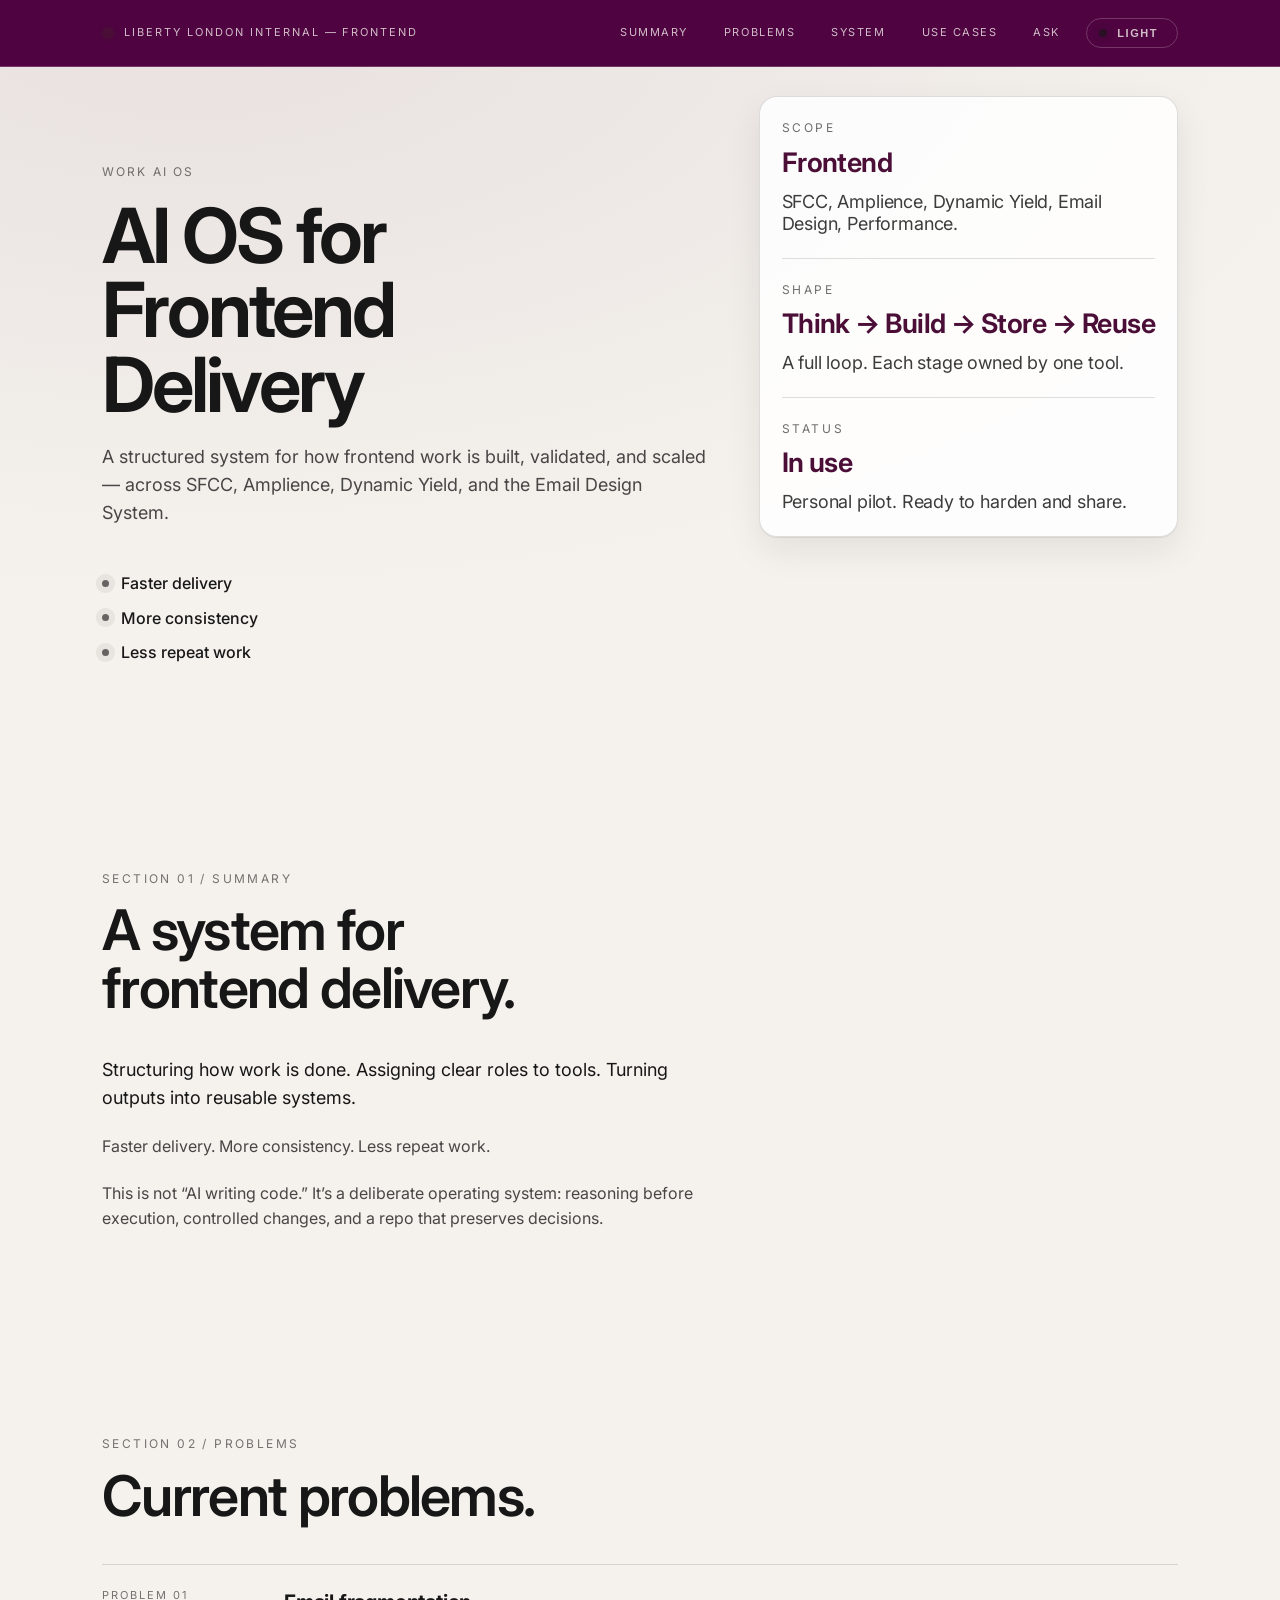
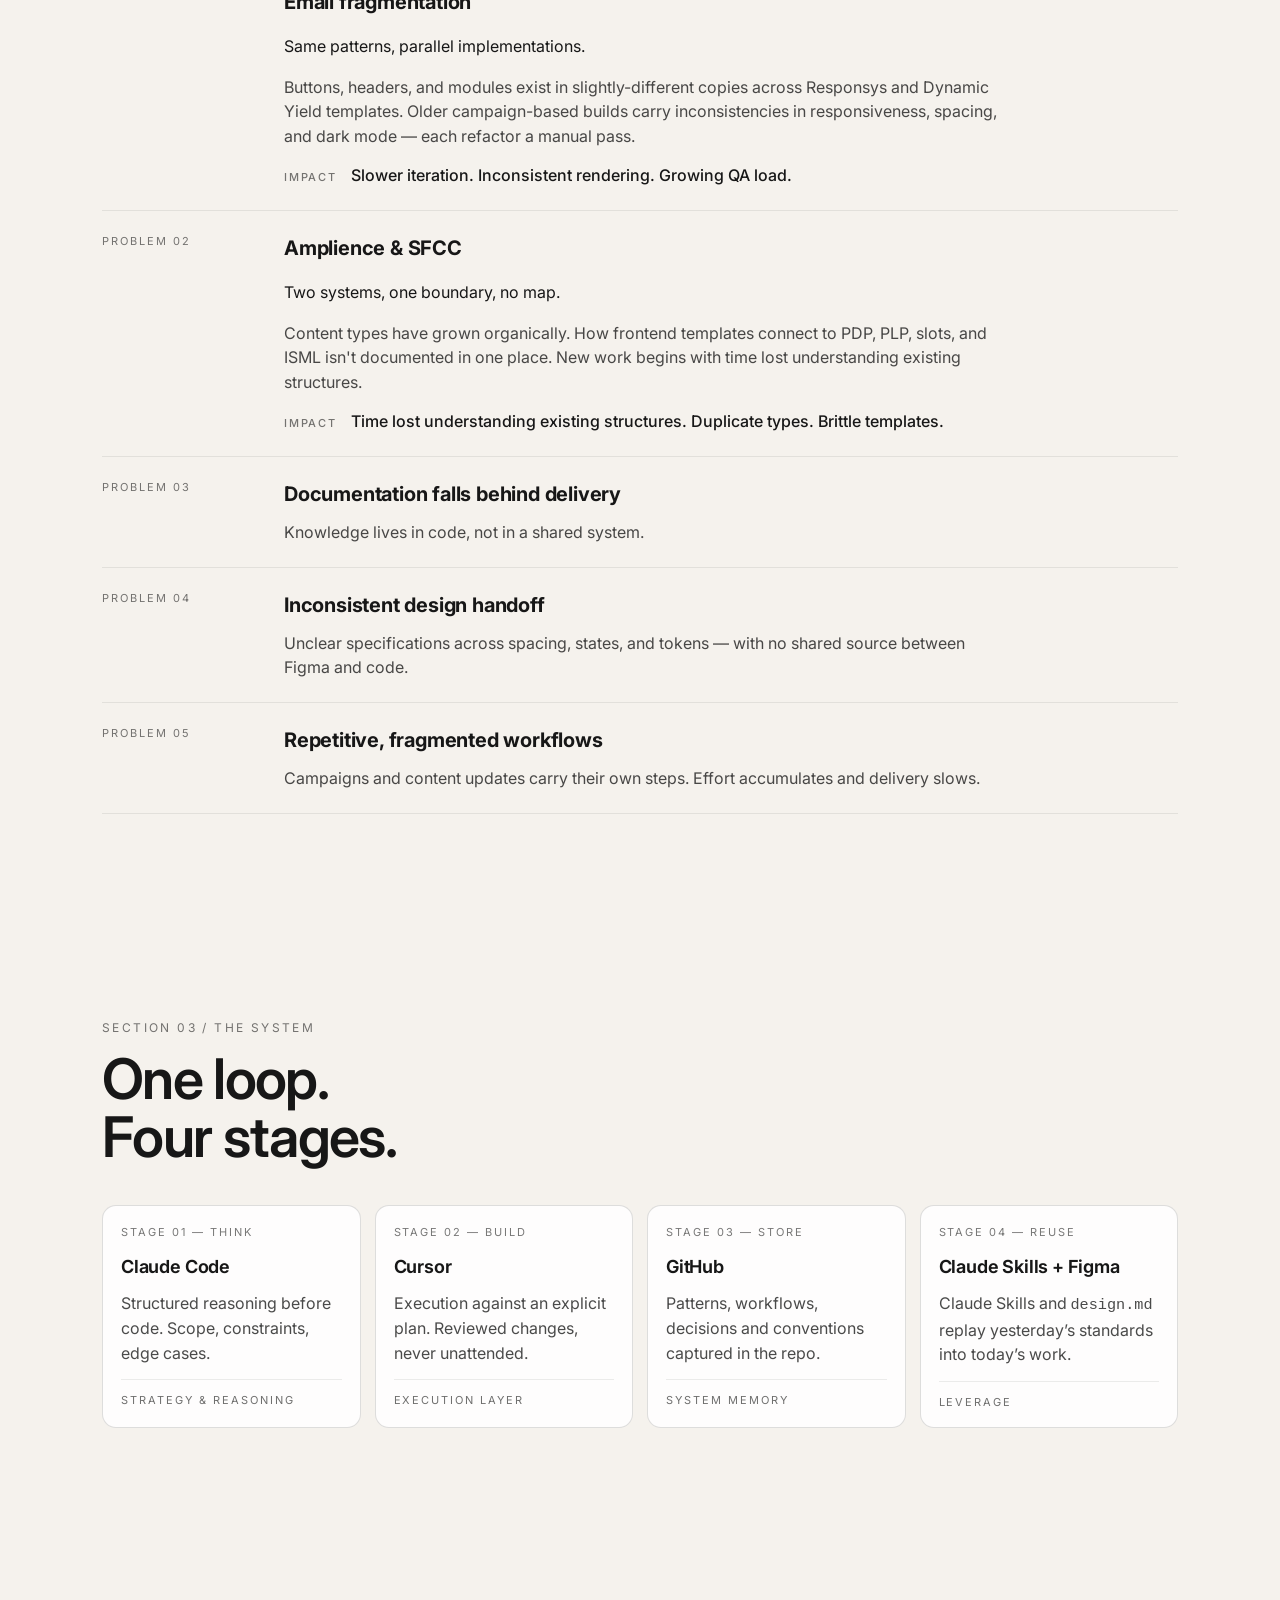
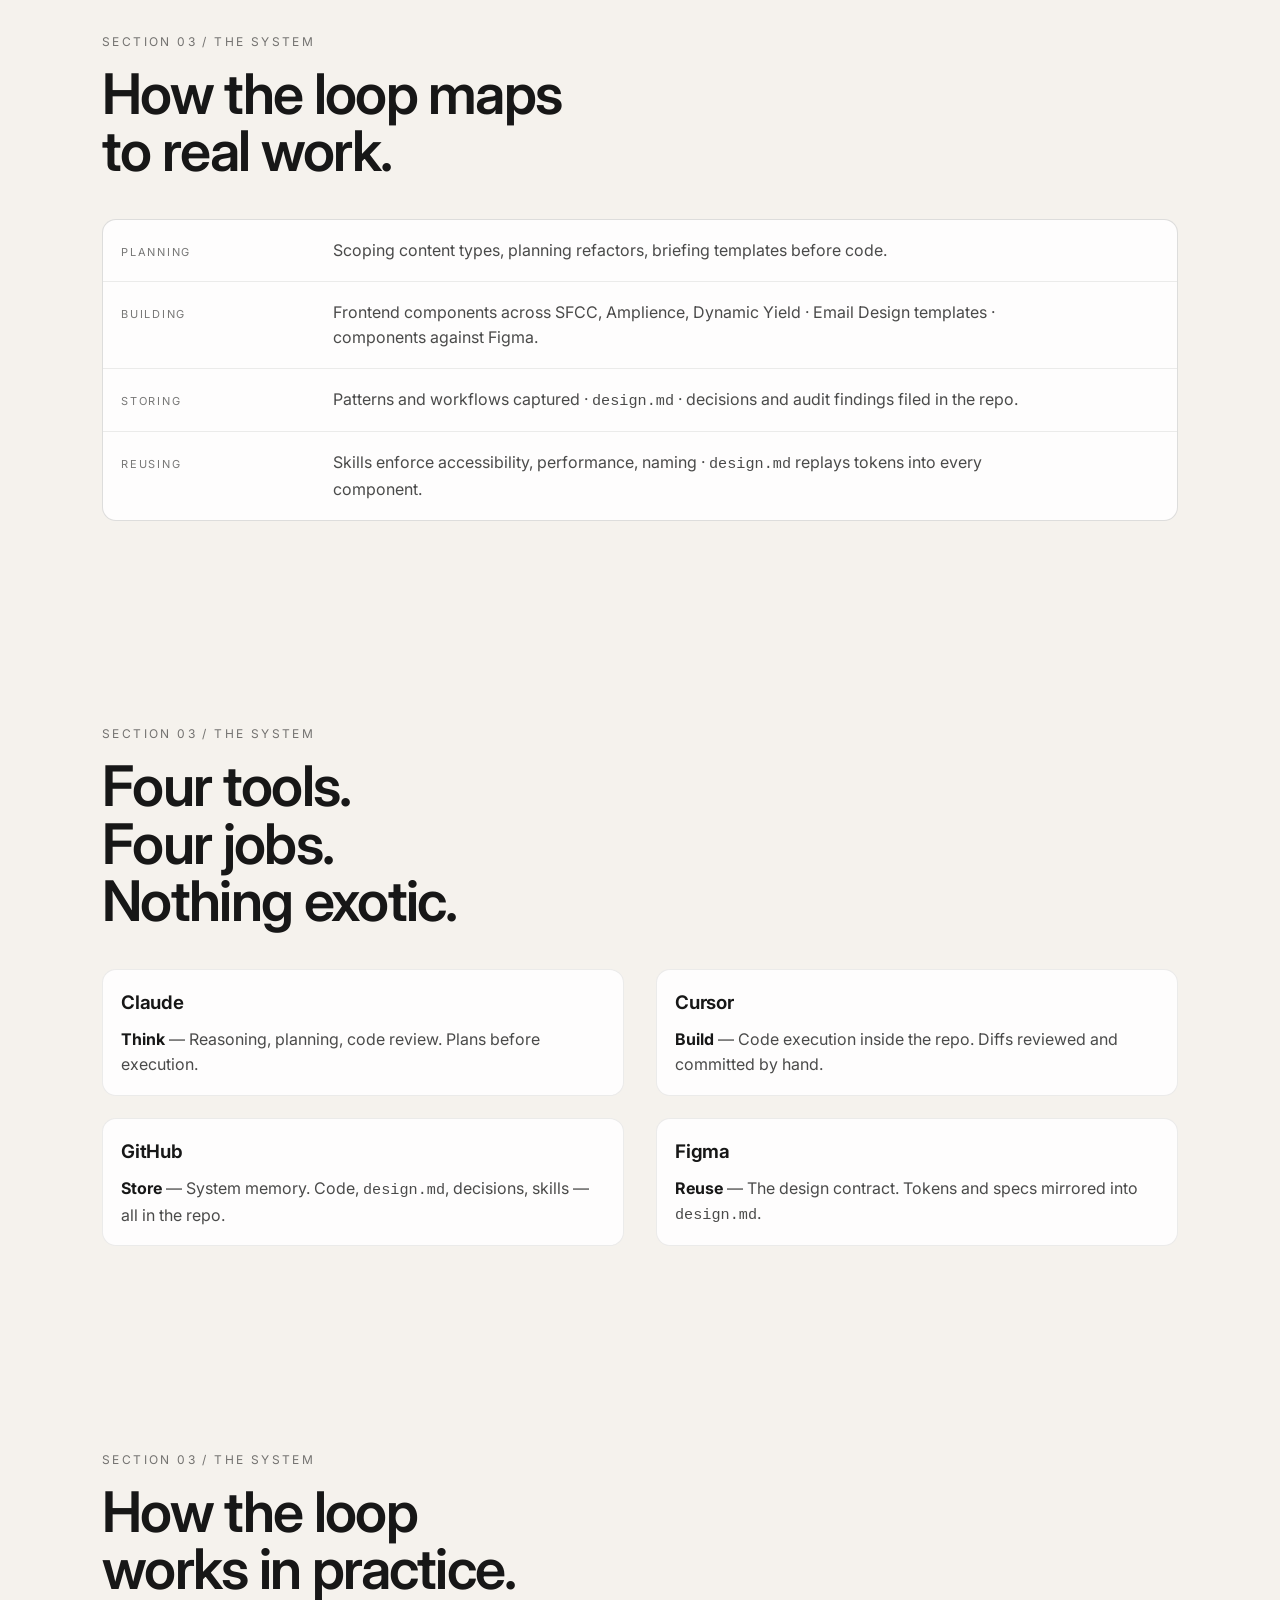
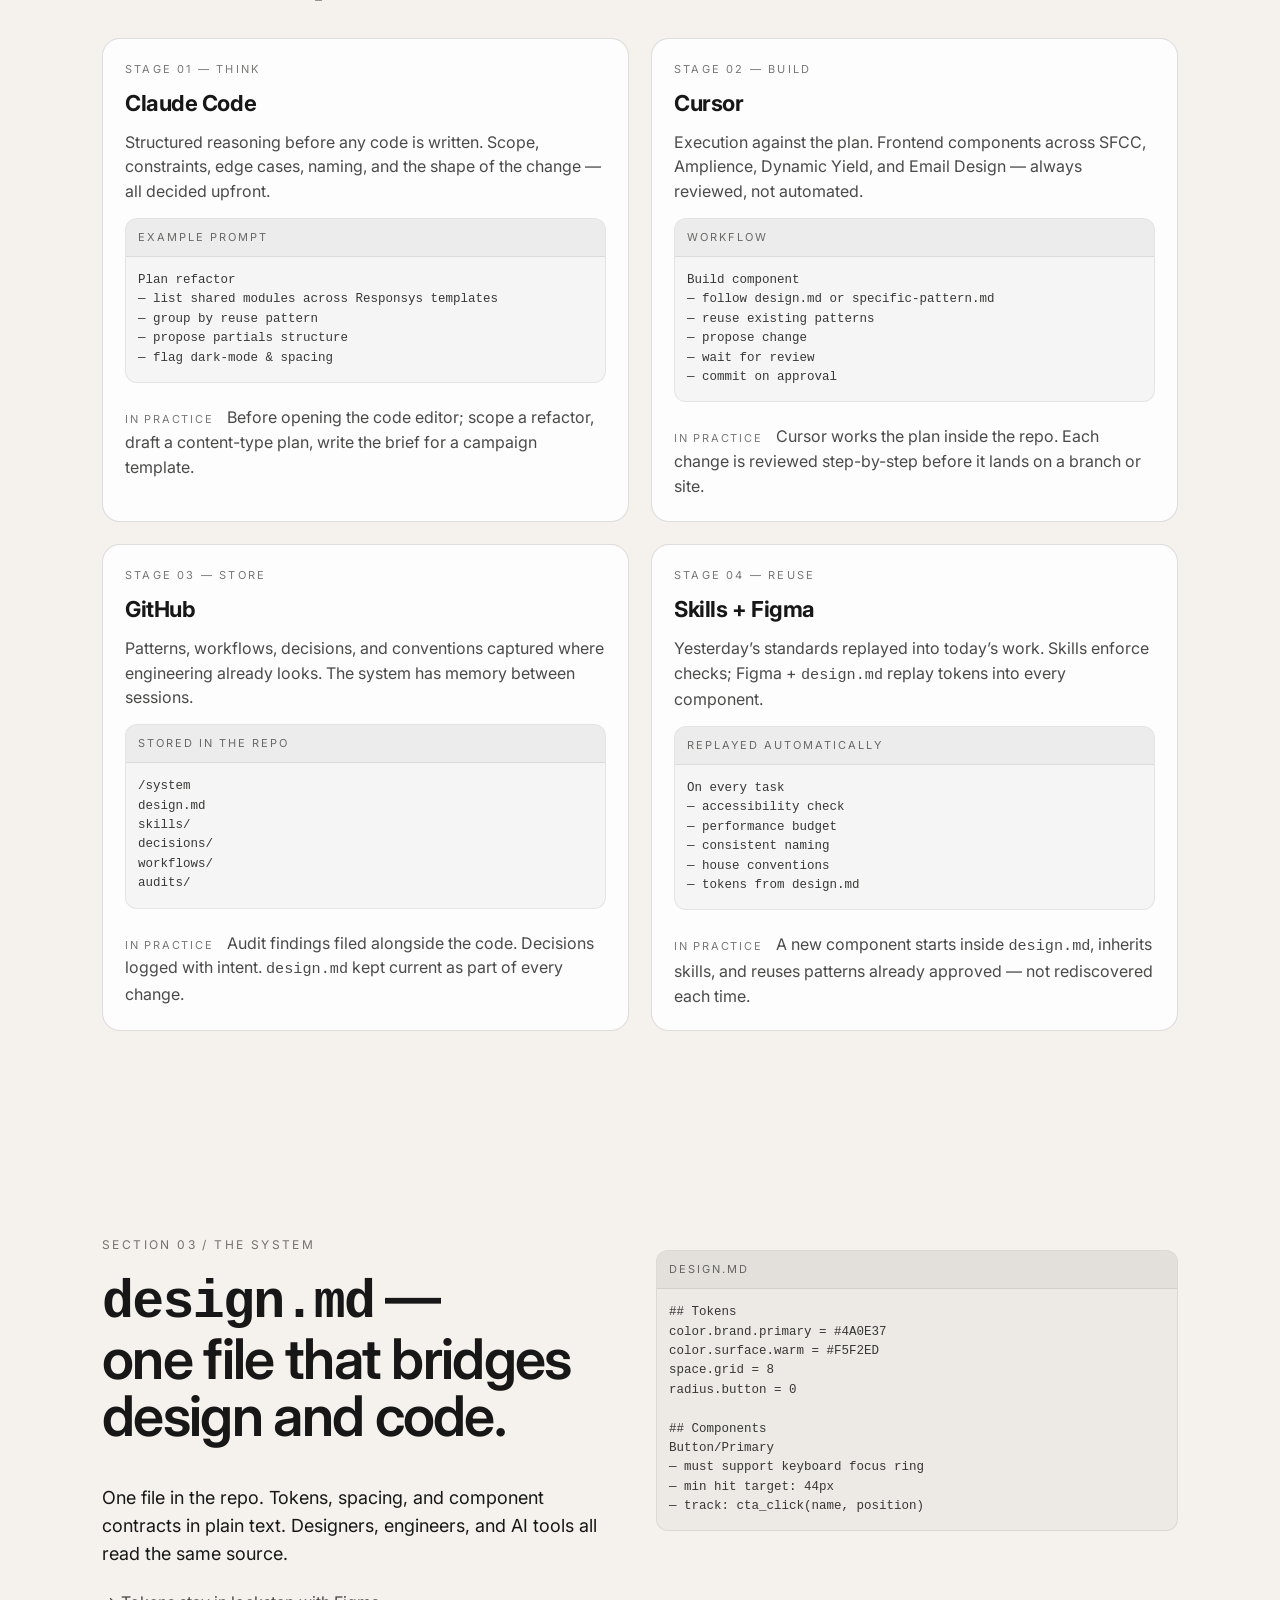
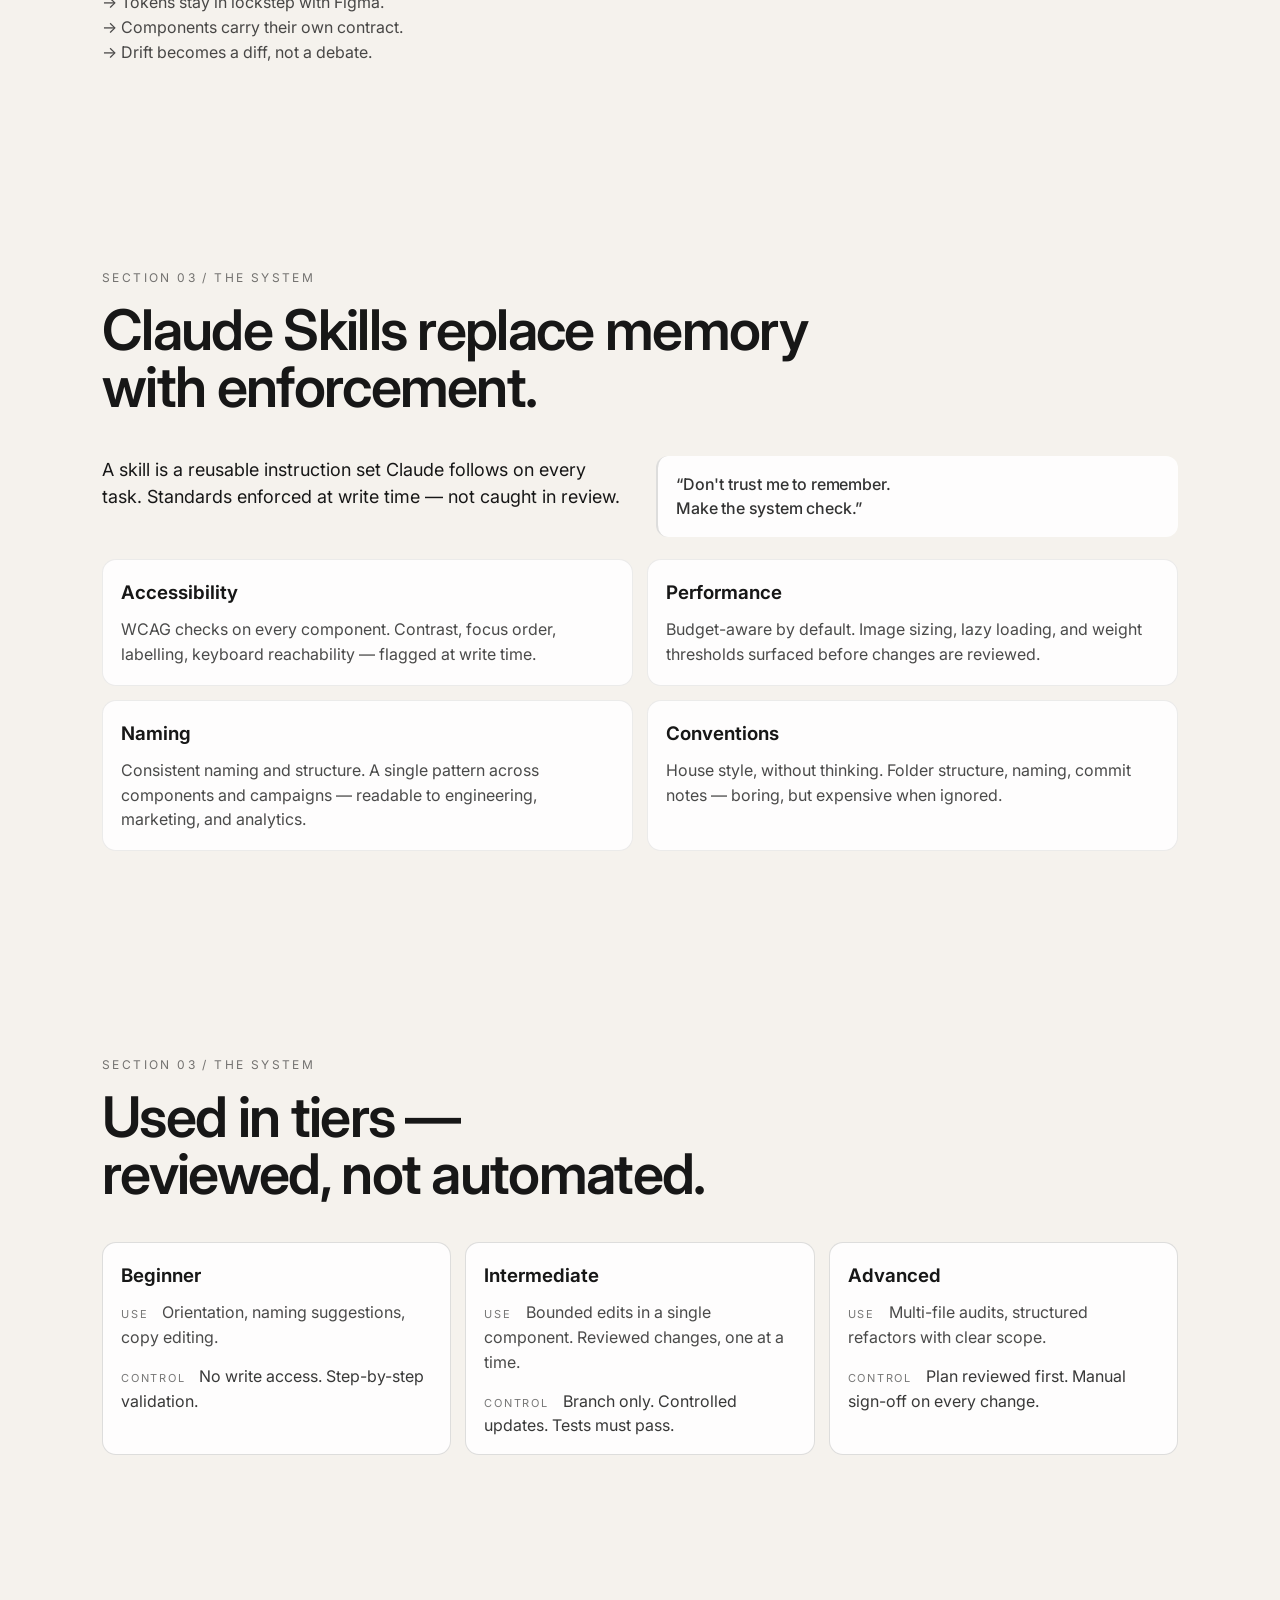
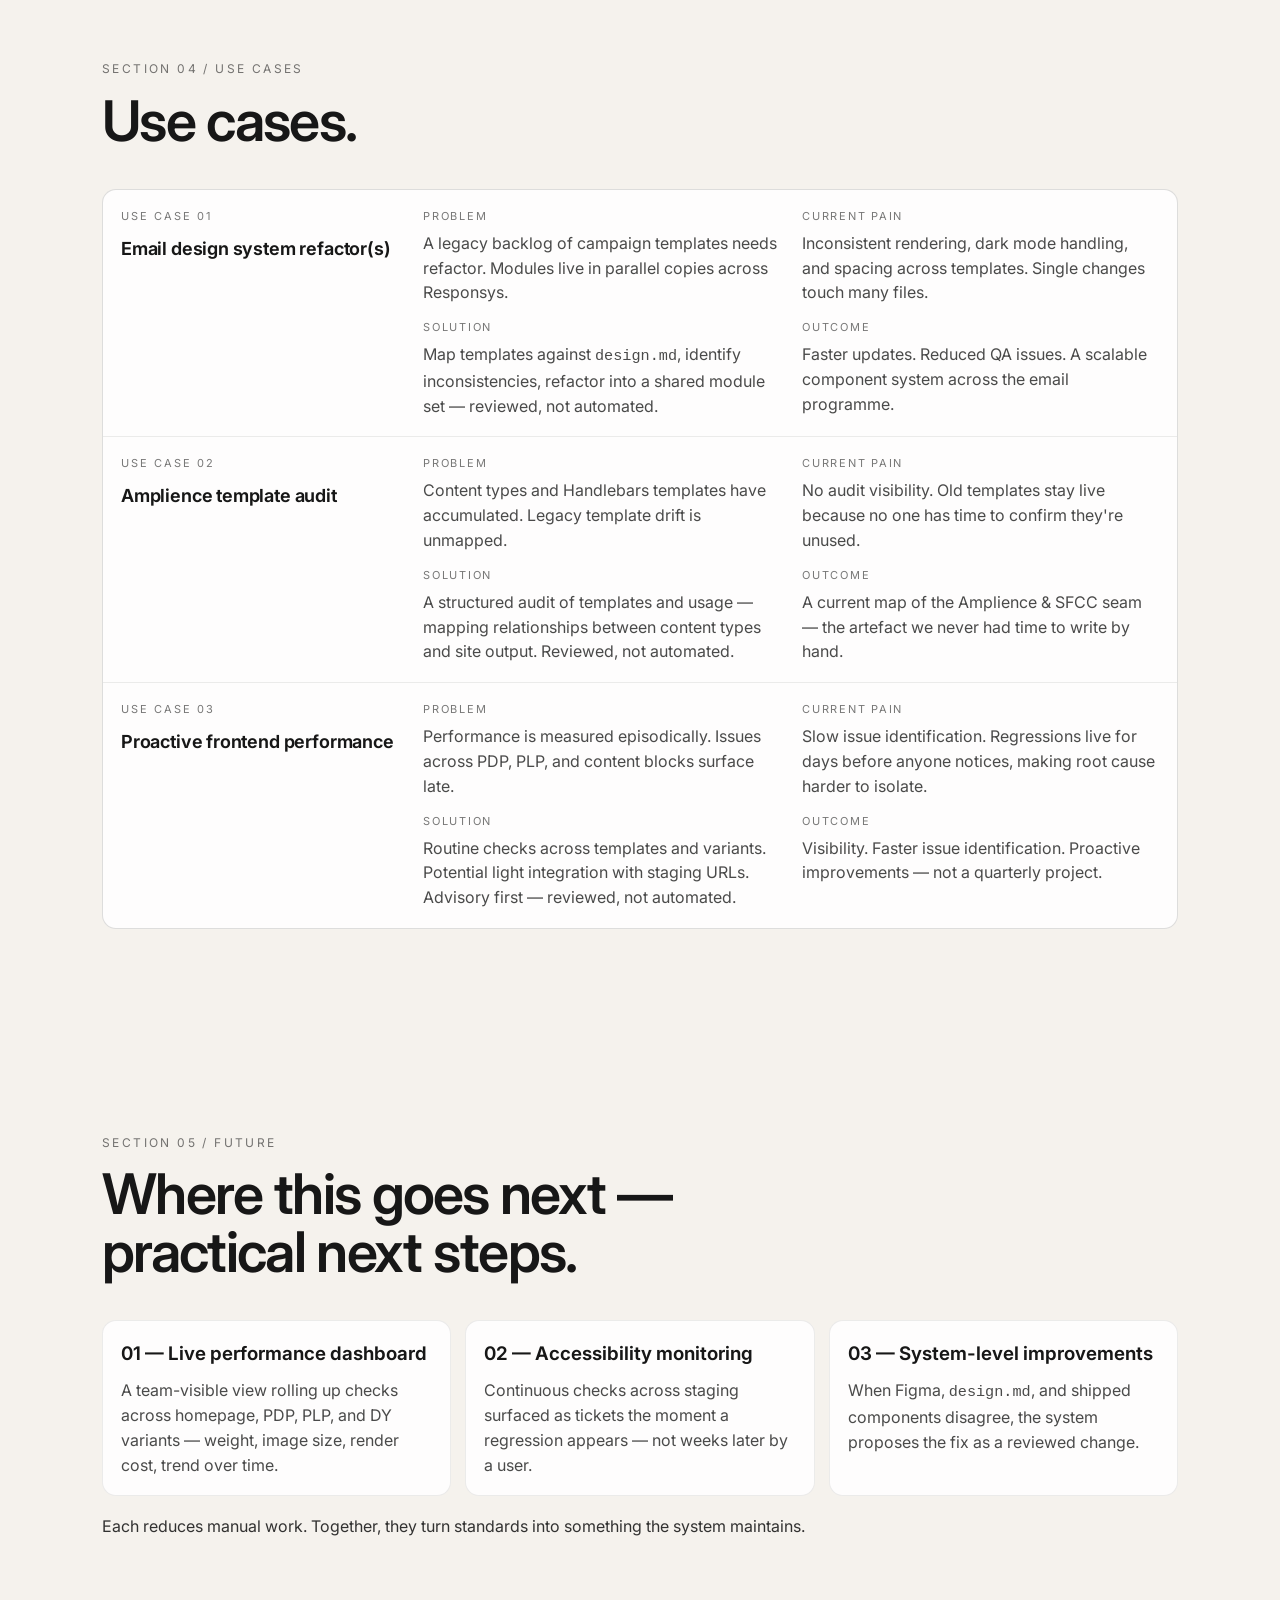
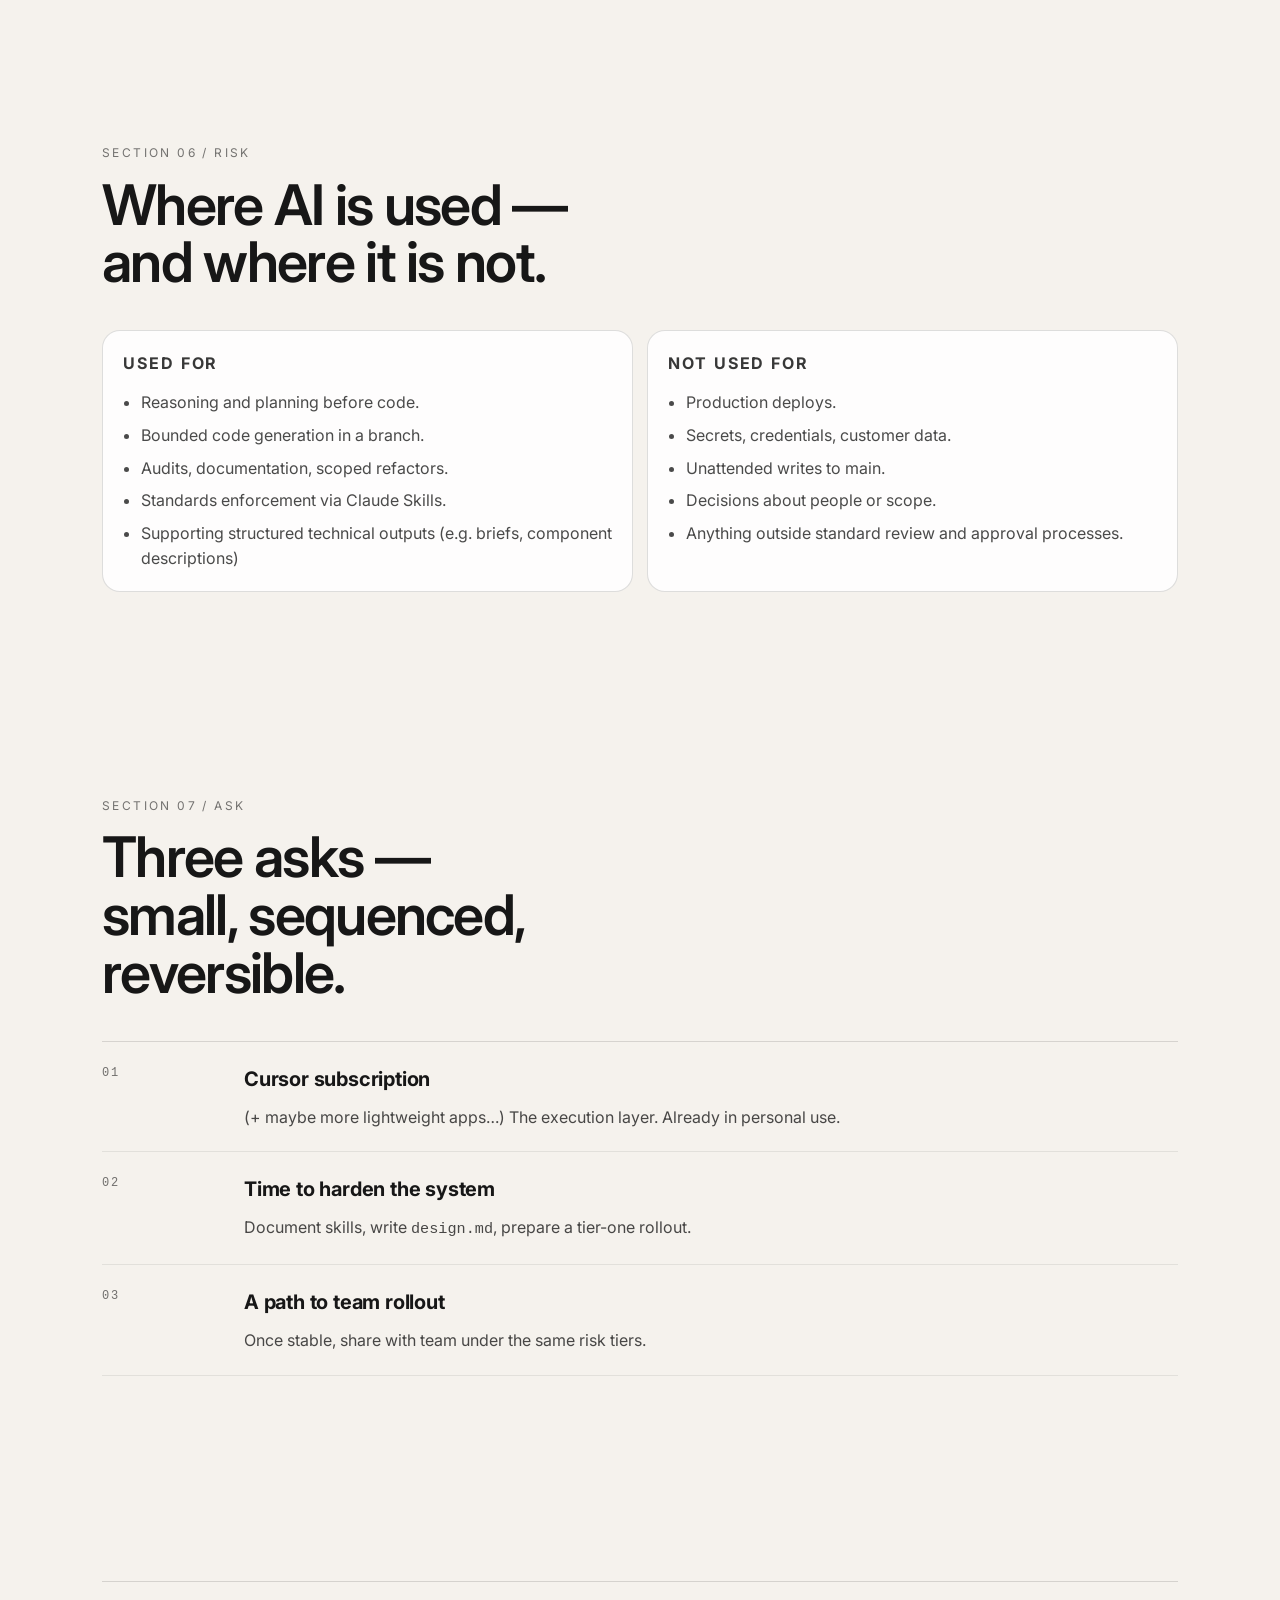
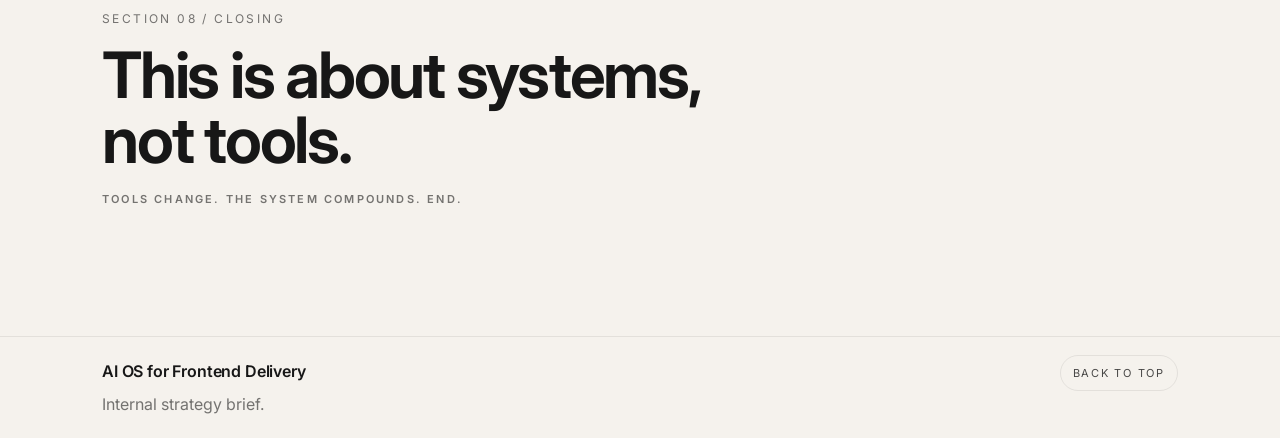
==== examples/ai-os-work-brief/index.html @ 8a10d63a "AI Work OS Project" ====
<!doctype html>
<html lang="en" data-theme="light">
  <head>
    <meta charset="utf-8" />
    <meta name="viewport" content="width=device-width, initial-scale=1" />
    <meta name="color-scheme" content="light dark" />
    <meta
      name="description"
      content="AI OS for Frontend Delivery — an internal strategy brief for building, validating, and scaling frontend work."
    />
    <title>AI OS for Frontend Delivery</title>

    <link rel="preconnect" href="https://fonts.googleapis.com" />
    <link rel="preconnect" href="https://fonts.gstatic.com" crossorigin />
    <link
      href="https://fonts.googleapis.com/css2?family=Inter:wght@400;500;600;700&display=swap"
      rel="stylesheet"
    />
    <link rel="stylesheet" href="./styles.css" />
  </head>

  <body>
    <a class="skip-link" href="#content">Skip to content</a>

    <header class="site-header" role="banner">
      <div class="container header-inner">
        <div class="brand">
          <span class="brand-mark" aria-hidden="true"></span>
          <span class="brand-text">Liberty London internal — frontend</span>
        </div>

        <nav class="site-nav" aria-label="Page">
          <a class="nav-link" href="#summary">Summary</a>
          <a class="nav-link" href="#problems">Problems</a>
          <a class="nav-link" href="#system">System</a>
          <a class="nav-link" href="#use-cases">Use cases</a>
          <a class="nav-link" href="#ask">Ask</a>
          <button class="theme-toggle" type="button" data-theme-toggle aria-pressed="false">
            <span class="theme-toggle__mode" data-theme-toggle-label>Light</span>
          </button>
        </nav>
      </div>
      <div class="container">
        <div class="hairline" aria-hidden="true"></div>
      </div>
    </header>

    <main id="content" class="site-main">
      <!-- INTRO / HERO → SUMMARY (sticky rail only across this block) -->
      <div class="intro">
        <div class="container intro-grid">
          <div class="intro-left">
            <!-- SECTION 00 / HERO -->
            <section class="section hero" aria-labelledby="hero-title">
              <div class="reveal">
                <p class="kicker">Work AI OS</p>
                <h1 id="hero-title" class="hero-title">
                  AI OS for<br />
                  Frontend<br />
                  Delivery
                </h1>
                <p class="hero-subtitle">
                  A structured system for how frontend work is built, validated, and
                  scaled —  across SFCC, Amplience, Dynamic Yield, and the Email Design System.
                </p>

                <ul class="outcomes" aria-label="Outcomes">
                  <li><span class="dot" aria-hidden="true"></span>Faster delivery</li>
                  <li>
                    <span class="dot" aria-hidden="true"></span>More consistency
                  </li>
                  <li>
                    <span class="dot" aria-hidden="true"></span>Less repeat work
                  </li>
                </ul>
              </div>
            </section>

            <!-- SECTION 01 / EXECUTIVE SUMMARY -->
            <section class="section" id="summary" aria-labelledby="summary-title">
              <div class="section-head reveal">
                <p class="section-label">SECTION 01 / SUMMARY</p>
                <h2 id="summary-title" class="section-title">
                  A system for<br />
                  frontend delivery.
                </h2>
              </div>

              <div class="prose reveal">
                <p class="lead">
                  Structuring how work is done. Assigning clear roles to tools. Turning
                  outputs into reusable systems.
                </p>
                <p class="muted" style="margin-top: 0">
                  Faster delivery. More consistency. Less repeat work.
                </p>
                <p class="muted">
                  This is not “AI writing code.” It’s a deliberate operating system:
                  reasoning before execution, controlled changes, and a repo that
                  preserves decisions.
                </p>
              </div>
            </section>
          </div>

          <aside class="hero-aside intro-rail reveal" aria-label="At a glance">
            <div class="rail">
              <div class="rail-item">
                <div class="rail-label">SCOPE</div>
                <div class="rail-title">Frontend</div>
                <div class="rail-body">
                  SFCC, Amplience, Dynamic Yield, Email Design, Performance.
                </div>
              </div>

              <div class="rail-divider" aria-hidden="true"></div>

              <div class="rail-item">
                <div class="rail-label">SHAPE</div>
                <div class="rail-title">Think → Build → Store → Reuse</div>
                <div class="rail-body">A full loop. Each stage owned by one tool.</div>
              </div>

              <div class="rail-divider" aria-hidden="true"></div>

              <div class="rail-item">
                <div class="rail-label">STATUS</div>
                <div class="rail-title">In use</div>
                <div class="rail-body">Personal pilot. Ready to harden and share.</div>
              </div>
            </div>
          </aside>
        </div>
      </div>

      <!-- SECTION 02 / CURRENT PROBLEMS -->
      <section class="section" id="problems" aria-labelledby="problems-title">
        <div class="container">
          <div class="section-head reveal">
            <p class="section-label">SECTION 02 / PROBLEMS</p>
            <h2 id="problems-title" class="section-title">
              Current problems.
            </h2>
          </div>

          <ol class="problem-list" aria-label="Current problems">
            <li class="problem reveal">
              <div class="problem-index">Problem 01</div>
              <div class="problem-body">
                <h3 class="problem-title">Email fragmentation</h3>
                <p class="problem-strap">Same patterns, parallel implementations.</p>
                <p class="problem-copy">
                  Buttons, headers, and modules exist in slightly-different copies across
                  Responsys and Dynamic Yield templates. Older campaign-based builds carry
                  inconsistencies in responsiveness, spacing, and dark mode — each
                  refactor a manual pass.
                </p>
                <p class="impact">
                  <span class="impact-label">Impact</span>
                  Slower iteration. Inconsistent rendering. Growing QA load.
                </p>
              </div>
            </li>

            <li class="problem reveal">
              <div class="problem-index">Problem 02</div>
              <div class="problem-body">
                <h3 class="problem-title">Amplience &amp; SFCC</h3>
                <p class="problem-strap">Two systems, one boundary, no map.</p>
                <p class="problem-copy">
                  Content types have grown organically. How frontend templates connect
                  to PDP, PLP, slots, and ISML isn't documented in one place. New work
                  begins with time lost understanding existing structures.
                </p>
                <p class="impact">
                  <span class="impact-label">Impact</span>
                  Time lost understanding existing structures. Duplicate types. Brittle
                  templates.
                </p>
              </div>
            </li>

            <li class="problem reveal">
              <div class="problem-index">Problem 03</div>
              <div class="problem-body">
                <h3 class="problem-title">Documentation falls behind delivery</h3>
                <p class="problem-copy">
                  Knowledge lives in code, not in a shared system.
                </p>
              </div>
            </li>

            <li class="problem reveal">
              <div class="problem-index">Problem 04</div>
              <div class="problem-body">
                <h3 class="problem-title">Inconsistent design handoff</h3>
                <p class="problem-copy">
                  Unclear specifications across spacing, states, and tokens — with no shared
                  source between Figma and code.
                </p>
              </div>
            </li>

            <li class="problem reveal">
              <div class="problem-index">Problem 05</div>
              <div class="problem-body">
                <h3 class="problem-title">Repetitive, fragmented workflows</h3>
                <p class="problem-copy">
                  Campaigns and content updates carry their own steps. Effort
                  accumulates and delivery slows.
                </p>
              </div>
            </li>
          </ol>
        </div>
      </section>

      <!-- SECTION 03 / SYSTEM LOOP -->
      <section class="section" id="system" aria-labelledby="system-title">
        <div class="container">
          <div class="section-head reveal">
            <p class="section-label">SECTION 03 / THE SYSTEM</p>
            <h2 id="system-title" class="section-title">
              One loop.<br />
              Four stages.
            </h2>
          </div>

          <div class="stages-grid" role="list" aria-label="System loop stages">
            <article class="stage reveal" role="listitem">
              <header class="stage-head">
                <p class="stage-label">STAGE 01 — THINK</p>
                <h3 class="stage-title">Claude Code</h3>
              </header>
              <p class="stage-copy">Structured reasoning before code. Scope, constraints, edge cases.</p>
              <footer class="stage-foot">STRATEGY &amp; REASONING</footer>
            </article>

            <article class="stage reveal" role="listitem">
              <header class="stage-head">
                <p class="stage-label">STAGE 02 — BUILD</p>
                <h3 class="stage-title">Cursor</h3>
              </header>
              <p class="stage-copy">
                Execution against an explicit plan. Reviewed changes, never unattended.
              </p>
              <footer class="stage-foot">EXECUTION LAYER</footer>
            </article>

            <article class="stage reveal" role="listitem">
              <header class="stage-head">
                <p class="stage-label">STAGE 03 — STORE</p>
                <h3 class="stage-title">GitHub</h3>
              </header>
              <p class="stage-copy">
                Patterns, workflows, decisions and conventions captured in the repo.
              </p>
              <footer class="stage-foot">SYSTEM MEMORY</footer>
            </article>

            <article class="stage reveal" role="listitem">
              <header class="stage-head">
                <p class="stage-label">STAGE 04 — REUSE</p>
                <h3 class="stage-title">Claude Skills + Figma</h3>
              </header>
              <p class="stage-copy">
                Claude Skills and <span class="mono">design.md</span> replay yesterday’s standards into today’s work.
              </p>
              <footer class="stage-foot">LEVERAGE</footer>
            </article>
          </div>
        </div>
      </section>

      <!-- SECTION 04 / MAPPED TO REAL WORK -->
      <section class="section" aria-labelledby="mapped-title">
        <div class="container">
          <div class="section-head reveal">
            <p class="section-label">SECTION 03 / THE SYSTEM</p>
            <h2 id="mapped-title" class="section-title">
              How the loop maps<br />
              to real work.
            </h2>
          </div>

          <div class="map-grid reveal" role="table" aria-label="Mapped to real work">
            <div class="map-row" role="row">
              <div class="map-key" role="rowheader">Planning</div>
              <div class="map-val" role="cell">
                Scoping content types, planning refactors, briefing templates before
                code.
              </div>
            </div>
            <div class="map-row" role="row">
              <div class="map-key" role="rowheader">Building</div>
              <div class="map-val" role="cell">
                Frontend components across SFCC, Amplience, Dynamic Yield · Email Design templates · components
                against Figma.
              </div>
            </div>
            <div class="map-row" role="row">
              <div class="map-key" role="rowheader">Storing</div>
              <div class="map-val" role="cell">
                Patterns and workflows captured · <span class="mono">design.md</span> · decisions and audit findings
                filed in the repo.
              </div>
            </div>
            <div class="map-row" role="row">
              <div class="map-key" role="rowheader">Reusing</div>
              <div class="map-val" role="cell">
                Skills enforce accessibility, performance, naming · <span class="mono">design.md</span> replays tokens into
                every component.
              </div>
            </div>
          </div>
        </div>
      </section>

      <!-- SECTION 05 / TOOL ROLES -->
      <section class="section" aria-labelledby="tools-title">
        <div class="container">
          <div class="section-head reveal">
            <p class="section-label">SECTION 03 / THE SYSTEM</p>
            <h2 id="tools-title" class="section-title">
              Four tools.<br />
              Four jobs.<br />
              Nothing exotic.
            </h2>
          </div>

          <div class="tools-grid">
            <article class="tool reveal">
              <h3 class="tool-title">Claude</h3>
              <p class="tool-copy">
                <strong class="tool-phase">Think</strong> — Reasoning, planning, code review. Plans before execution.
              </p>
            </article>
            <article class="tool reveal">
              <h3 class="tool-title">Cursor</h3>
              <p class="tool-copy">
                <strong class="tool-phase">Build</strong> — Code execution inside the repo. Diffs reviewed and committed by hand.
              </p>
            </article>
            <article class="tool reveal">
              <h3 class="tool-title">GitHub</h3>
              <p class="tool-copy">
                <strong class="tool-phase">Store</strong> — System memory. Code, <span class="mono">design.md</span>, decisions, skills — all in the repo.
              </p>
            </article>
            <article class="tool reveal">
              <h3 class="tool-title">Figma</h3>
              <p class="tool-copy">
                <strong class="tool-phase">Reuse</strong> — The design contract. Tokens and specs mirrored into <span class="mono">design.md</span>.
              </p>
            </article>
          </div>
        </div>
      </section>

      <!-- SECTION 06 / STAGE DEEP DIVES -->
      <section class="section" aria-labelledby="dives-title">
        <div class="container">
          <div class="section-head reveal">
            <p class="section-label">SECTION 03 / THE SYSTEM</p>
            <h2 id="dives-title" class="section-title">
              How the loop<br />
              works in practice.
            </h2>
          </div>

          <div class="dives">
            <article class="dive reveal">
              <header class="dive-head">
                <p class="dive-label">STAGE 01 — THINK</p>
                <h3 class="dive-title">Claude Code</h3>
              </header>
              <p class="dive-copy">
                Structured reasoning before any code is written. Scope, constraints, edge cases,
                naming, and the shape of the change — all decided upfront.
              </p>
              <div class="code-block" role="group" aria-label="Example prompt block">
                <div class="code-title">Example prompt</div>
                <pre><code>Plan refactor
— list shared modules across Responsys templates
— group by reuse pattern
— propose partials structure
— flag dark-mode &amp; spacing</code></pre>
              </div>
              <p class="muted">
                <span class="impact-label">In practice</span>
                Before opening the code editor; scope a refactor, draft a content-type plan, write the brief for a campaign template.
              </p>
            </article>

            <article class="dive reveal">
              <header class="dive-head">
                <p class="dive-label">STAGE 02 — BUILD</p>
                <h3 class="dive-title">Cursor</h3>
              </header>
              <p class="dive-copy">
                Execution against the plan. Frontend components across SFCC, Amplience, Dynamic Yield, and Email Design —
                always reviewed, not automated.
              </p>
              <div class="code-block" role="group" aria-label="Workflow block">
                <div class="code-title">Workflow</div>
                <pre><code>Build component
— follow design.md or specific-pattern.md
— reuse existing patterns
— propose change
— wait for review
— commit on approval</code></pre>
              </div>
              <p class="muted">
                <span class="impact-label">In practice</span>
                Cursor works the plan inside the repo. Each change is reviewed step-by-step before it lands on a branch or site.
              </p>
            </article>

            <article class="dive reveal">
              <header class="dive-head">
                <p class="dive-label">STAGE 03 — STORE</p>
                <h3 class="dive-title">GitHub</h3>
              </header>
              <p class="dive-copy">
                Patterns, workflows, decisions, and conventions captured where engineering already looks. The system has
                memory between sessions.
              </p>
              <div class="code-block" role="group" aria-label="Repo structure block">
                <div class="code-title">Stored in the repo</div>
                <pre><code>/system
design.md
skills/
decisions/
workflows/
audits/</code></pre>
              </div>
              <p class="muted">
                <span class="impact-label">In practice</span>
                Audit findings filed alongside the code. Decisions logged with intent. <span class="mono">design.md</span> kept current as part of every change.
              </p>
            </article>

            <article class="dive reveal">
              <header class="dive-head">
                <p class="dive-label">STAGE 04 — REUSE</p>
                <h3 class="dive-title">Skills + Figma</h3>
              </header>
              <p class="dive-copy">
                Yesterday’s standards replayed into today’s work. Skills enforce checks; Figma + <span class="mono">design.md</span> replay tokens into
                every component.
              </p>
              <div class="code-block" role="group" aria-label="Checklist block">
                <div class="code-title">Replayed automatically</div>
                <pre><code>On every task
— accessibility check
— performance budget
— consistent naming
— house conventions
— tokens from design.md</code></pre>
              </div>
              <p class="muted">
                <span class="impact-label">In practice</span>
                A new component starts inside <span class="mono">design.md</span>, inherits skills, and reuses patterns already approved — not rediscovered each time.
              </p>
            </article>
          </div>
        </div>
      </section>

      <!-- SECTION 07 / DESIGN LAYER -->
      <section class="section" aria-labelledby="design-title">
        <div class="container">
          <div class="design-shell">
            <div class="design-left">
              <div class="section-head reveal">
                <p class="section-label">SECTION 03 / THE SYSTEM</p>
                <h2 id="design-title" class="section-title">
                  <span class="mono">design.md</span> —<br />
                  one file that bridges<br />
                  design and code.
                </h2>
              </div>

              <div class="prose reveal">
                <p class="lead">
                  One file in the repo. Tokens, spacing, and component contracts in plain
                  text. Designers, engineers, and AI tools all read the same source.
                </p>
                <p class="muted">
                  → Tokens stay in lockstep with Figma.<br />
                  → Components carry their own contract.<br />
                  → Drift becomes a diff, not a debate.
                </p>
              </div>
            </div>

            <div class="code-block reveal design-code" role="group" aria-label="design.md mini block">
              <div class="code-title">design.md</div>
              <pre><code>## Tokens
color.brand.primary = #4A0E37
color.surface.warm = #F5F2ED
space.grid = 8
radius.button = 0

## Components
Button/Primary
— must support keyboard focus ring
— min hit target: 44px
— track: cta_click(name, position)</code></pre>
            </div>
          </div>
        </div>
      </section>

      <!-- SECTION 08 / SKILLS SYSTEM -->
      <section class="section" aria-labelledby="skills-title">
        <div class="container">
          <div class="section-head reveal">
            <p class="section-label">SECTION 03 / THE SYSTEM</p>
            <h2 id="skills-title" class="section-title">
              Claude Skills replace memory<br />
              with enforcement.
            </h2>
          </div>

          <div class="skills-top">
            <div class="prose reveal">
              <p class="lead">
                A skill is a reusable instruction set Claude follows on every task. Standards enforced at write time —
                not caught in review.
              </p>
            </div>
            <blockquote class="quote reveal">
              <p>
                “Don't trust me to remember.<br />
                Make the system check.”
              </p>
            </blockquote>
          </div>

          <div class="skills-grid">
            <article class="skill reveal">
              <h3 class="skill-title">Accessibility</h3>
              <p class="skill-copy">
                WCAG checks on every component. Contrast, focus order, labelling, keyboard reachability — flagged at write time.
              </p>
            </article>
            <article class="skill reveal">
              <h3 class="skill-title">Performance</h3>
              <p class="skill-copy">
                Budget-aware by default. Image sizing, lazy loading, and weight thresholds surfaced before changes are reviewed.
              </p>
            </article>
            <article class="skill reveal">
              <h3 class="skill-title">Naming</h3>
              <p class="skill-copy">
                Consistent naming and structure. A single pattern across components and campaigns — readable to engineering, marketing, and analytics.
              </p>
            </article>
            <article class="skill reveal">
              <h3 class="skill-title">Conventions</h3>
              <p class="skill-copy">
                House style, without thinking. Folder structure, naming, commit notes — boring, but expensive when ignored.
              </p>
            </article>
          </div>
        </div>
      </section>

      <!-- SECTION 09 / COWORK TIERS -->
      <section class="section" aria-labelledby="tiers-title">
        <div class="container">
          <div class="section-head reveal">
            <p class="section-label">SECTION 03 / THE SYSTEM</p>
            <h2 id="tiers-title" class="section-title">
              Used in tiers —<br />
              reviewed, not automated.
            </h2>
          </div>

          <div class="tiers-grid">
            <article class="tier reveal">
              <h3 class="tier-title">Beginner</h3>
              <p class="tier-copy">
                <span class="impact-label">Use</span>
                Orientation, naming suggestions, copy editing.
              </p>
              <p class="tier-control">
                <span class="impact-label">Control</span>
                No write access. Step-by-step validation.
              </p>
            </article>

            <article class="tier reveal">
              <h3 class="tier-title">Intermediate</h3>
              <p class="tier-copy">
                <span class="impact-label">Use</span>
                Bounded edits in a single component. Reviewed changes, one at a time.
              </p>
              <p class="tier-control">
                <span class="impact-label">Control</span>
                Branch only. Controlled updates. Tests must pass.
              </p>
            </article>

            <article class="tier reveal">
              <h3 class="tier-title">Advanced</h3>
              <p class="tier-copy">
                <span class="impact-label">Use</span>
                Multi-file audits, structured refactors with clear scope.
              </p>
              <p class="tier-control">
                <span class="impact-label">Control</span>
                Plan reviewed first. Manual sign-off on every change.
              </p>
            </article>
          </div>
        </div>
      </section>

      <!-- SECTION 10 / USE CASES -->
      <section class="section" id="use-cases" aria-labelledby="usecases-title">
        <div class="container">
          <div class="section-head reveal">
            <p class="section-label">SECTION 04 / USE CASES</p>
            <h2 id="usecases-title" class="section-title">
              Use cases.
            </h2>
          </div>

          <div class="usecases-table reveal" role="table" aria-label="Use cases table">
            <div class="usecases-row" role="row">
              <div class="usecases-key" role="rowheader">
                <div class="usecases-kicker">Use case 01</div>
                <div class="usecases-title">Email design system refactor(s)</div>
              </div>
              <div class="usecases-val" role="cell">
                <div class="usecases-cells">
                  <div class="uc-cell">
                    <div class="uc-label">Problem</div>
                    <div class="uc-copy">
                      A legacy backlog of campaign templates needs refactor. Modules live in parallel copies across Responsys.
                    </div>
                  </div>
                  <div class="uc-cell">
                    <div class="uc-label">Current pain</div>
                    <div class="uc-copy">
                      Inconsistent rendering, dark mode handling, and spacing across templates. Single changes touch many files.
                    </div>
                  </div>
                  <div class="uc-cell">
                    <div class="uc-label">Solution</div>
                    <div class="uc-copy">
                      Map templates against <span class="mono">design.md</span>, identify inconsistencies, refactor into a shared module set — reviewed, not automated.
                    </div>
                  </div>
                  <div class="uc-cell">
                    <div class="uc-label">Outcome</div>
                    <div class="uc-copy">
                      Faster updates. Reduced QA issues. A scalable component system across the email programme.
                    </div>
                  </div>
                </div>
              </div>
            </div>

            <div class="usecases-row" role="row">
              <div class="usecases-key" role="rowheader">
                <div class="usecases-kicker">Use case 02</div>
                <div class="usecases-title">Amplience template audit</div>
              </div>
              <div class="usecases-val" role="cell">
                <div class="usecases-cells">
                  <div class="uc-cell">
                    <div class="uc-label">Problem</div>
                    <div class="uc-copy">
                      Content types and Handlebars templates have accumulated. Legacy template drift is unmapped.
                    </div>
                  </div>
                  <div class="uc-cell">
                    <div class="uc-label">Current pain</div>
                    <div class="uc-copy">
                      No audit visibility. Old templates stay live because no one has time to confirm they're unused.
                    </div>
                  </div>
                  <div class="uc-cell">
                    <div class="uc-label">Solution</div>
                    <div class="uc-copy">
                      A structured audit of templates and usage — mapping relationships between content types and site output. Reviewed, not automated.
                    </div>
                  </div>
                  <div class="uc-cell">
                    <div class="uc-label">Outcome</div>
                    <div class="uc-copy">
                      A current map of the Amplience &amp; SFCC seam — the artefact we never had time to write by hand.
                    </div>
                  </div>
                </div>
              </div>
            </div>

            <div class="usecases-row" role="row">
              <div class="usecases-key" role="rowheader">
                <div class="usecases-kicker">Use case 03</div>
                <div class="usecases-title">Proactive frontend performance</div>
              </div>
              <div class="usecases-val" role="cell">
                <div class="usecases-cells">
                  <div class="uc-cell">
                    <div class="uc-label">Problem</div>
                    <div class="uc-copy">
                      Performance is measured episodically. Issues across PDP, PLP, and content blocks surface late.
                    </div>
                  </div>
                  <div class="uc-cell">
                    <div class="uc-label">Current pain</div>
                    <div class="uc-copy">
                      Slow issue identification. Regressions live for days before anyone notices, making root cause harder to isolate.
                    </div>
                  </div>
                  <div class="uc-cell">
                    <div class="uc-label">Solution</div>
                    <div class="uc-copy">
                      Routine checks across templates and variants. Potential light integration with staging URLs. Advisory first — reviewed, not automated.
                    </div>
                  </div>
                  <div class="uc-cell">
                    <div class="uc-label">Outcome</div>
                    <div class="uc-copy">
                      Visibility. Faster issue identification. Proactive improvements — not a quarterly project.
                    </div>
                  </div>
                </div>
              </div>
            </div>
          </div>
        </div>
      </section>

      <!-- SECTION 11 / FUTURE VISION -->
      <section class="section" aria-labelledby="future-title">
        <div class="container">
          <div class="section-head reveal">
            <p class="section-label">SECTION 05 / FUTURE</p>
            <h2 id="future-title" class="section-title">
              Where this goes next —<br />
              practical next steps.
            </h2>
          </div>

          <div class="future-grid">
            <article class="future reveal">
              <h3 class="future-title">01 — Live performance dashboard</h3>
              <p class="future-copy">
                A team-visible view rolling up checks across homepage, PDP, PLP, and DY variants — weight, image size, render cost, trend over time.
              </p>
            </article>
            <article class="future reveal">
              <h3 class="future-title">02 — Accessibility monitoring</h3>
              <p class="future-copy">
                Continuous checks across staging surfaced as tickets the moment a regression appears — not weeks later by a user.
              </p>
            </article>
            <article class="future reveal">
              <h3 class="future-title">03 — System-level improvements</h3>
              <p class="future-copy">
                When Figma, <span class="mono">design.md</span>, and shipped components disagree, the system proposes the fix as a reviewed change.
              </p>
            </article>
          </div>

          <p class="closing-line reveal">
            <span class="hairline" aria-hidden="true"></span>
            Each reduces manual work. Together, they turn standards into something the
            system maintains.
          </p>
        </div>
      </section>

      <!-- SECTION 12 / RISK AND CONTROL -->
      <section class="section" aria-labelledby="risk-title">
        <div class="container">
          <div class="section-head reveal">
            <p class="section-label">SECTION 06 / RISK</p>
            <h2 id="risk-title" class="section-title">
              Where AI is used —<br />
              and where it is not.
            </h2>
          </div>

          <div class="two-col">
            <div class="panel reveal" aria-label="Used for">
              <h3 class="panel-title">Used for</h3>
              <ul class="bullets">
                <li>Reasoning and planning before code.</li>
                <li>Bounded code generation in a branch.</li>
                <li>Audits, documentation, scoped refactors.</li>
                <li>Standards enforcement via Claude Skills.</li>
                <li>
                  Supporting structured technical outputs (e.g. briefs, component descriptions)
                </li>
              </ul>
            </div>

            <div class="panel reveal" aria-label="Not used for">
              <h3 class="panel-title">Not used for</h3>
              <ul class="bullets">
                <li>Production deploys.</li>
                <li>Secrets, credentials, customer data.</li>
                <li>Unattended writes to main.</li>
                <li>Decisions about people or scope.</li>
                <li>Anything outside standard review and approval processes.</li>
              </ul>
            </div>
          </div>
        </div>
      </section>

      <!-- SECTION 13 / ASK -->
      <section class="section" id="ask" aria-labelledby="ask-title">
        <div class="container">
          <div class="section-head reveal">
            <p class="section-label">SECTION 07 / ASK</p>
            <h2 id="ask-title" class="section-title">
              Three asks —<br />
              small, sequenced,<br />
              reversible.
            </h2>
          </div>

          <ol class="ask-list" aria-label="Three asks">
            <li class="ask-item reveal">
              <div class="ask-index">01</div>
              <div class="ask-body">
                <h3 class="ask-title">Cursor subscription</h3>
                <p class="ask-copy">
                  (+ maybe more lightweight apps…) The execution layer. Already in personal use.
                </p>
              </div>
            </li>
            <li class="ask-item reveal">
              <div class="ask-index">02</div>
              <div class="ask-body">
                <h3 class="ask-title">Time to harden the system</h3>
                <p class="ask-copy">
                  Document skills, write <span class="mono">design.md</span>, prepare a tier-one
                  rollout.
                </p>
              </div>
            </li>
            <li class="ask-item reveal">
              <div class="ask-index">03</div>
              <div class="ask-body">
                <h3 class="ask-title">A path to team rollout</h3>
                <p class="ask-copy">
                  Once stable, share with team under the same risk tiers.
                </p>
              </div>
            </li>
          </ol>
        </div>
      </section>

      <!-- SECTION 14 / CLOSING -->
      <section class="section closing" aria-labelledby="closing-title">
        <div class="container">
          <div class="closing-inner reveal">
            <p class="section-label">SECTION 08 / CLOSING</p>
            <h2 id="closing-title" class="closing-title">
              This is about systems,<br />
              not tools.
            </h2>
            <p class="closing-sub">
              TOOLS CHANGE. THE SYSTEM COMPOUNDS. END.
            </p>
          </div>
        </div>
      </section>
    </main>

    <footer class="site-footer">
      <div class="container footer-inner">
        <div class="footer-left">
          <p class="footer-title">AI OS for Frontend Delivery</p>
          <p class="footer-sub">Internal strategy brief.</p>
        </div>
        <div class="footer-right">
          <a class="to-top" href="#content">Back to top</a>
        </div>
      </div>
    </footer>

    <script src="./script.js" defer></script>
  </body>
</html>
---- examples/ai-os-work-brief/styles.css ----
:root {
  --bg: #151515;
  --bg-elev: #1b1b1b;
  --ink: #f5f2ed;
  --muted: rgba(245, 242, 237, 0.72);
  --faint: rgba(245, 242, 237, 0.52);
  --hairline: rgba(245, 242, 237, 0.14);
  --hairline-2: rgba(245, 242, 237, 0.09);

  --accent: #4a0e37;
  --accent-2: rgba(74, 14, 55, 0.55);

  --card-bg: rgba(27, 27, 27, 0.55);
  --nav-bg: #4f0341;
  --nav-ink: #f5f2ed;
  --nav-muted: rgba(245, 242, 237, 0.78);
  --nav-hairline: rgba(245, 242, 237, 0.22);

  --dot-bg: rgba(245, 242, 237, 0.7);
  --dot-ring: rgba(245, 242, 237, 0.05);

  --max: 1120px;
  --pad: 22px;

  --space-1: 8px;
  --space-2: 12px;
  --space-3: 16px;
  --space-4: 22px;
  --space-5: 32px;
  --space-6: 44px;
  --space-7: 64px;
  --space-8: 96px;
  --space-9: 120px;

  --radius: 14px;
  --radius-soft: 18px;

  --font: Inter, ui-sans-serif, system-ui, -apple-system, Segoe UI, Roboto,
    Helvetica, Arial, "Apple Color Emoji", "Segoe UI Emoji";
  --mono: ui-monospace, SFMono-Regular, Menlo, Monaco, Consolas, "Liberation Mono",
    "Courier New", monospace;

  --shadow: 0 1px 0 rgba(0, 0, 0, 0.25), 0 10px 30px rgba(0, 0, 0, 0.22);
}

/* Light theme */
html[data-theme="light"] {
  --bg: #f5f2ed;
  --bg-elev: #ffffff;
  --ink: #171717;
  --muted: rgba(23, 23, 23, 0.78);
  --faint: rgba(23, 23, 23, 0.58);
  --hairline: rgba(23, 23, 23, 0.14);
  --hairline-2: rgba(23, 23, 23, 0.08);

  --accent: #4a0e37;
  --accent-2: rgba(74, 14, 55, 0.35);

  --card-bg: rgba(255, 255, 255, 0.85);
  --nav-bg: #4f0341;
  --nav-ink: #f5f2ed;
  --nav-muted: rgba(245, 242, 237, 0.78);
  --nav-hairline: rgba(245, 242, 237, 0.22);

  --dot-bg: rgba(23, 23, 23, 0.65);
  --dot-ring: rgba(23, 23, 23, 0.06);

  --shadow: 0 1px 0 rgba(23, 23, 23, 0.08), 0 14px 34px rgba(23, 23, 23, 0.08);
}

*,
*::before,
*::after {
  box-sizing: border-box;
}

html {
  scroll-behavior: smooth;
}

@media (prefers-reduced-motion: reduce) {
  html {
    scroll-behavior: auto;
  }
}

body {
  margin: 0;
  min-height: 100svh;
  background: radial-gradient(
      1200px 600px at 15% 0%,
      rgba(74, 14, 55, 0.15),
      rgba(0, 0, 0, 0)
    ),
    var(--bg);
  color: var(--ink);
  font-family: var(--font);
  line-height: 1.55;
  text-rendering: optimizeLegibility;
  -webkit-font-smoothing: antialiased;
  -moz-osx-font-smoothing: grayscale;
}

html[data-theme="light"] body {
  background: radial-gradient(
      1200px 600px at 15% 0%,
      rgba(74, 14, 55, 0.08),
      rgba(0, 0, 0, 0)
    ),
    var(--bg);
}

img,
svg,
video {
  max-width: 100%;
  height: auto;
}

a {
  color: inherit;
  text-decoration: none;
}

a:hover {
  text-decoration: underline;
  text-underline-offset: 4px;
  text-decoration-color: var(--hairline);
}

:focus-visible {
  outline: 2px solid color-mix(in srgb, var(--ink) 45%, transparent);
  outline-offset: 3px;
}

.skip-link {
  position: absolute;
  left: -999px;
  top: 16px;
  padding: 10px 12px;
  background: var(--bg-elev);
  border: 1px solid var(--hairline);
  border-radius: 10px;
  color: var(--ink);
  z-index: 20;
}

.skip-link:focus {
  left: 16px;
}

.container {
  width: 100%;
  max-width: var(--max);
  margin-inline: auto;
  padding-inline: var(--pad);
}

.hairline {
  height: 1px;
  width: 100%;
  background: linear-gradient(
    to right,
    transparent,
    var(--hairline),
    transparent
  );
}

.mono {
  font-family: var(--mono);
  font-size: 0.95em;
}

.kicker {
  letter-spacing: 0.18em;
  font-size: 12px;
  text-transform: uppercase;
  color: var(--faint);
  margin: 0 0 var(--space-3);
}

.section {
  padding-block: clamp(76px, 8vw, 120px);
}

.section-head {
  display: grid;
  gap: 14px;
  margin-bottom: clamp(26px, 3vw, 44px);
}

.section-label {
  margin: 0;
  letter-spacing: 0.2em;
  font-size: 12px;
  text-transform: uppercase;
  color: var(--faint);
}

.section-title {
  margin: 0;
  font-weight: 600;
  line-height: 1.03;
  letter-spacing: -0.03em;
  font-size: clamp(34px, 5.2vw, 56px);
}

.prose {
  max-width: 62ch;
}

.lead {
  margin: 0 0 var(--space-4);
  font-size: 18px;
  color: var(--ink);
}

.muted {
  margin: var(--space-4) 0 0;
  color: var(--muted);
}

/* Header */
.site-header {
  position: sticky;
  top: 0;
  z-index: 10;
  background: var(--nav-bg);
  backdrop-filter: blur(12px);
  border-bottom: 1px solid var(--nav-hairline);
}

.header-inner {
  padding-block: 16px;
  display: flex;
  align-items: center;
  justify-content: space-between;
  gap: 18px;
}

.brand {
  display: inline-flex;
  align-items: center;
  gap: 10px;
}

.brand-mark {
  width: 12px;
  height: 12px;
  border-radius: 999px;
  background: var(--accent);
  box-shadow: 0 0 0 4px rgba(74, 14, 55, 0.18);
}

.brand-text {
  letter-spacing: 0.18em;
  font-size: 11px;
  text-transform: uppercase;
  color: var(--nav-muted);
}

.site-nav {
  display: inline-flex;
  gap: 16px;
  align-items: center;
}

.nav-link {
  display: none;
  letter-spacing: 0.14em;
  font-size: 11px;
  text-transform: uppercase;
  color: var(--nav-muted);
  padding: 8px 10px;
  border-radius: 999px;
}

.nav-link:hover {
  text-decoration: none;
  color: var(--nav-ink);
  background: rgba(245, 242, 237, 0.12);
}

html[data-theme="light"] .nav-link:hover {
  background: rgba(245, 242, 237, 0.12);
}

/* Theme toggle */
.theme-toggle {
  appearance: none;
  background: transparent;
  color: var(--nav-muted);
  border: 1px solid var(--nav-hairline);
  border-radius: 999px;
  padding: 8px 12px;
  cursor: pointer;
  letter-spacing: 0.14em;
  font-size: 11px;
  text-transform: uppercase;
  display: inline-flex;
  align-items: center;
  gap: 10px;
  min-width: 92px;
  justify-content: center;
}

.theme-toggle:hover {
  color: var(--nav-ink);
  background: rgba(245, 242, 237, 0.12);
}

html[data-theme="light"] .theme-toggle:hover {
  background: rgba(245, 242, 237, 0.12);
}

.theme-toggle__mode {
  display: inline-flex;
  align-items: center;
  font-weight: 600;
  width: 52px; /* prevents drift between 'Light' and 'Dark' */
  justify-content: flex-end;
}

.theme-toggle__mode::before {
  content: "";
  display: inline-block;
  width: 8px;
  height: 8px;
  border-radius: 999px;
  background: var(--dot-bg);
  box-shadow: 0 0 0 6px var(--dot-ring);
  margin-right: 10px;
  flex: 0 0 auto;
}

@media (min-width: 860px) {
  .site-nav {
    display: inline-flex;
  }

  .nav-link {
    display: inline-flex;
  }
}

/* Hero */
.hero {
  padding-top: clamp(72px, 7.5vw, 110px);
}

/* Intro layout (sticky rail only across this block) */
.intro {
  position: relative;
}

.intro-grid {
  display: grid;
  gap: clamp(26px, 4vw, 54px);
  align-items: start;
}

.intro-rail {
  position: relative;
}

.rail {
  display: grid;
  gap: 22px;
}

.rail-divider {
  height: 1px;
  background: var(--hairline);
}

.rail-label {
  letter-spacing: 0.22em;
  font-size: 12px;
  text-transform: uppercase;
  color: color-mix(in srgb, var(--ink) 62%, transparent);
}

.rail-title {
  margin-top: 10px;
  font-size: clamp(20px, 2.1vw, 28px);
  line-height: 1.08;
  letter-spacing: -0.02em;
  font-weight: 650;
  color: var(--accent);
}

@media (min-width: 960px) {
  .rail-title {
    white-space: nowrap;
  }
}

.rail-body {
  margin-top: 14px;
  font-size: 18px;
  line-height: 1.25;
  letter-spacing: -0.01em;
  color: color-mix(in srgb, var(--ink) 84%, transparent);
}

html[data-theme="dark"] .rail-title,
html:not([data-theme="light"]) .rail-title {
  color: color-mix(in srgb, var(--ink) 92%, transparent);
}

.hero-title {
  margin: 0;
  font-weight: 650;
  line-height: 0.98;
  letter-spacing: -0.04em;
  font-size: clamp(46px, 7vw, 76px);
}

.hero-subtitle {
  margin: var(--space-4) 0 0;
  max-width: 56ch;
  color: var(--muted);
  font-size: 18px;
}

.hero-context {
  margin: var(--space-4) 0 0;
  color: var(--faint);
  max-width: 56ch;
}

.outcomes {
  list-style: none;
  padding: 0;
  margin: var(--space-6) 0 0;
  display: grid;
  gap: 10px;
  max-width: 44ch;
}

.outcomes li {
  display: flex;
  align-items: center;
  gap: 12px;
  color: var(--ink);
  font-weight: 500;
}

.dot {
  width: 7px;
  height: 7px;
  border-radius: 999px;
  background: var(--dot-bg);
  box-shadow: 0 0 0 6px var(--dot-ring);
}

.hero-aside {
  padding: 22px;
  border: 1px solid var(--hairline);
  border-radius: var(--radius-soft);
  background: var(--card-bg);
  box-shadow: var(--shadow);
}

.meta-stack {
  display: grid;
  gap: 14px;
}

.meta-grid {
  display: grid;
  gap: 12px;
}

.meta-block {
  padding: 14px 14px 12px;
  border: 1px solid var(--hairline-2);
  border-radius: 12px;
  background: var(--card-bg);
}

.meta-label {
  letter-spacing: 0.18em;
  font-size: 11px;
  text-transform: uppercase;
  color: var(--faint);
  margin-bottom: 8px;
}

.meta-value {
  color: var(--ink);
  font-weight: 500;
  line-height: 1.35;
}

.aside-note {
  margin-top: 18px;
  padding-top: 16px;
  border-top: 1px solid var(--hairline-2);
}

.aside-title {
  margin: 0 0 8px;
  font-weight: 600;
  letter-spacing: 0.12em;
  text-transform: uppercase;
  font-size: 12px;
  color: var(--faint);
}

.aside-body {
  margin: 0;
  color: var(--muted);
}

@media (min-width: 960px) {
  .intro-grid {
    grid-template-columns: 1.35fr 0.9fr;
  }

  .intro-rail {
    position: sticky;
    top: 96px;
  }
}

/* Design shell (align code block with section head top) */
.design-shell {
  display: grid;
  gap: 22px;
  align-items: start;
}

.design-code {
  margin-top: 0;
}

@media (min-width: 960px) {
  .design-shell {
    grid-template-columns: 1fr 1fr;
    gap: 32px;
  }
}

/* Use cases table */
.usecases-table {
  border: 1px solid var(--hairline);
  border-radius: var(--radius);
  overflow: hidden;
  background: var(--card-bg);
}

.usecases-row {
  display: grid;
  grid-template-columns: 1fr;
  gap: 12px;
  padding: 18px;
  border-top: 1px solid var(--hairline-2);
}

.usecases-row:first-child {
  border-top: 0;
}

.usecases-kicker {
  letter-spacing: 0.18em;
  font-size: 11px;
  text-transform: uppercase;
  color: var(--faint);
}

.usecases-title {
  margin-top: 10px;
  font-weight: 650;
  letter-spacing: -0.01em;
  font-size: 18px;
}

.usecases-cells {
  display: grid;
  gap: 12px;
}

.uc-label {
  letter-spacing: 0.16em;
  font-size: 11px;
  text-transform: uppercase;
  color: var(--faint);
}

.uc-copy {
  margin-top: 6px;
  color: var(--muted);
  max-width: 90ch;
}

@media (min-width: 960px) {
  .usecases-row {
    grid-template-columns: 280px 1fr;
    gap: 22px;
    align-items: start;
  }

  .usecases-cells {
    grid-template-columns: repeat(2, minmax(0, 1fr));
    gap: 14px 22px;
  }
}

/* Summary */
.summary-grid {
  display: grid;
  gap: clamp(22px, 3vw, 44px);
}

@media (min-width: 960px) {
  .summary-grid {
    grid-template-columns: 1.15fr 0.85fr;
    align-items: start;
  }
}

/* Problems */
.problem-list {
  list-style: none;
  padding: 0;
  margin: 0;
  border-top: 1px solid var(--hairline);
}

.problem {
  display: grid;
  gap: 14px;
  padding-block: 22px;
  border-bottom: 1px solid var(--hairline-2);
}

.problem-index {
  letter-spacing: 0.18em;
  font-size: 11px;
  text-transform: uppercase;
  color: var(--faint);
}

.problem-title {
  margin: 0;
  font-size: 20px;
  letter-spacing: -0.01em;
}

.problem-copy {
  margin: 10px 0 0;
  color: var(--muted);
  max-width: 72ch;
}

.impact {
  margin: 14px 0 0;
  color: var(--ink);
  font-weight: 500;
}

.impact-label {
  display: inline-block;
  margin-right: 10px;
  letter-spacing: 0.16em;
  font-size: 11px;
  text-transform: uppercase;
  color: var(--faint);
}

@media (min-width: 960px) {
  .problem {
    grid-template-columns: 160px 1fr;
    gap: 22px;
  }
}

/* Stages */
.stages-grid {
  display: grid;
  gap: 14px;
}

.stage {
  padding: 18px 18px 16px;
  border: 1px solid var(--hairline);
  border-radius: var(--radius);
  background: var(--card-bg);
  transition: transform 180ms ease, background 180ms ease, border-color 180ms ease;
}

.theme-transition * {
  transition: background-color 160ms ease, color 160ms ease, border-color 160ms ease;
}

@media (prefers-reduced-motion: reduce) {
  .theme-transition * {
    transition: none !important;
  }
}

.stage:hover {
  transform: translateY(-2px);
  background: rgba(245, 242, 237, 0.05);
  border-color: rgba(245, 242, 237, 0.2);
}

html[data-theme="light"] .stage:hover {
  border-color: rgba(23, 23, 23, 0.2);
  background: rgba(23, 23, 23, 0.03);
}

.stage-head {
  display: flex;
  align-items: baseline;
  justify-content: space-between;
  gap: 12px;
  flex-direction: column;
  align-items: flex-start;
}

.stage-label {
  margin: 0;
  letter-spacing: 0.18em;
  font-size: 11px;
  text-transform: uppercase;
  color: var(--faint);
}

.stage-title {
  margin: 0;
  font-size: 18px;
  letter-spacing: -0.01em;
  font-weight: 650;
}

.stage-copy {
  margin: 10px 0 0;
  color: var(--muted);
  max-width: 52ch;
}

.stage-foot {
  margin-top: 14px;
  padding-top: 12px;
  border-top: 1px solid var(--hairline-2);
  letter-spacing: 0.18em;
  font-size: 11px;
  text-transform: uppercase;
  color: color-mix(in srgb, var(--ink) 62%, transparent);
}

@media (min-width: 860px) {
  .stages-grid {
    grid-template-columns: repeat(2, minmax(0, 1fr));
  }
}

@media (min-width: 1120px) {
  .stages-grid {
    grid-template-columns: repeat(4, minmax(0, 1fr));
  }
}

@media (prefers-reduced-motion: reduce) {
  .stage {
    transition: none;
  }
  .stage:hover {
    transform: none;
  }
}

/* Mapped */
.map-grid {
  border: 1px solid var(--hairline);
  border-radius: var(--radius);
  overflow: hidden;
  background: var(--card-bg);
}

.map-row {
  display: grid;
  grid-template-columns: 1fr;
  gap: 10px;
  padding: 18px;
  border-top: 1px solid var(--hairline-2);
}

.map-row:first-child {
  border-top: 0;
}

.map-key {
  letter-spacing: 0.16em;
  font-size: 11px;
  text-transform: uppercase;
  color: var(--faint);
}

.map-val {
  color: var(--muted);
  max-width: 72ch;
}

@media (min-width: 860px) {
  .map-row {
    grid-template-columns: 190px 1fr;
    gap: 22px;
    align-items: baseline;
  }
}

/* Tool roles */
.tools-grid {
  display: grid;
  gap: 14px;
}

.tool {
  padding: 18px;
  border-top: 1px solid var(--hairline);
}

.tool-title {
  margin: 0;
  font-weight: 650;
  letter-spacing: -0.01em;
}

.tool-copy {
  margin: 10px 0 0;
  color: var(--muted);
  max-width: 62ch;
}

.tool-phase {
  font-weight: 700;
  color: var(--ink);
}

@media (min-width: 960px) {
  .tools-grid {
    grid-template-columns: repeat(2, minmax(0, 1fr));
    gap: 22px 32px;
  }
  .tool {
    border: 1px solid var(--hairline-2);
    border-radius: var(--radius);
    background: var(--card-bg);
  }
}

/* Deep dives */
.dives {
  display: grid;
  gap: 22px;
}

.dive {
  padding: 22px;
  border: 1px solid var(--hairline);
  border-radius: var(--radius-soft);
  background: var(--card-bg);
}

.dive-head {
  display: grid;
  gap: 8px;
  margin-bottom: 10px;
}

.dive-label {
  margin: 0;
  letter-spacing: 0.2em;
  font-size: 11px;
  text-transform: uppercase;
  color: var(--faint);
}

.dive-title {
  margin: 0;
  font-size: 22px;
  letter-spacing: -0.02em;
}

.dive-copy {
  margin: 10px 0 0;
  color: var(--muted);
  max-width: 70ch;
}

.code-block {
  margin-top: 14px;
  background: rgba(245, 242, 237, 0.04);
  border: 1px solid var(--hairline-2);
  border-radius: 12px;
  overflow: hidden;
}

html[data-theme="light"] .code-block {
  background: rgba(23, 23, 23, 0.03);
}

.code-title {
  padding: 10px 12px;
  border-bottom: 1px solid var(--hairline-2);
  letter-spacing: 0.18em;
  font-size: 11px;
  text-transform: uppercase;
  color: rgba(245, 242, 237, 0.65);
  background: rgba(0, 0, 0, 0.12);
}

html[data-theme="light"] .code-title {
  color: rgba(23, 23, 23, 0.62);
  background: rgba(23, 23, 23, 0.04);
}

.code-block pre {
  margin: 0;
  padding: 14px 12px;
  overflow: auto;
  font-family: var(--mono);
  font-size: 12.5px;
  line-height: 1.55;
  color: rgba(245, 242, 237, 0.92);
}

html[data-theme="light"] .code-block pre {
  color: rgba(23, 23, 23, 0.86);
}

.code-block code {
  font-family: inherit;
}

@media (min-width: 960px) {
  .dives {
    grid-template-columns: repeat(2, minmax(0, 1fr));
  }
}

/* Design layer */
.design-grid {
  display: grid;
  gap: 22px;
  align-items: start;
}

@media (min-width: 960px) {
  .design-grid {
    grid-template-columns: 1fr 1fr;
  }
}

/* Skills */
.skills-top {
  display: grid;
  gap: 18px;
  align-items: start;
  margin-bottom: 22px;
}

.quote {
  margin: 0;
  padding: 16px 18px;
  border-left: 2px solid var(--hairline);
  color: color-mix(in srgb, var(--ink) 88%, transparent);
  background: var(--card-bg);
  border-radius: 12px;
}

.quote p {
  margin: 0;
  font-weight: 500;
  letter-spacing: -0.01em;
}

@media (min-width: 960px) {
  .skills-top {
    grid-template-columns: 1fr 1fr;
    gap: 32px;
  }
}

.skills-grid {
  display: grid;
  gap: 14px;
}

.skill {
  padding: 18px;
  border: 1px solid var(--hairline-2);
  border-radius: var(--radius);
  background: var(--card-bg);
}

.skill-title {
  margin: 0;
  font-weight: 650;
}

.skill-copy {
  margin: 10px 0 0;
  color: var(--muted);
  max-width: 56ch;
}

@media (min-width: 960px) {
  .skills-grid {
    grid-template-columns: repeat(2, minmax(0, 1fr));
  }
}

/* Tiers */
.tiers-grid {
  display: grid;
  gap: 14px;
}

.tier {
  padding: 18px 18px 16px;
  border: 1px solid var(--hairline);
  border-radius: var(--radius);
  background: var(--card-bg);
}

.tier-title {
  margin: 0;
  font-weight: 650;
}

.tier-copy {
  margin: 10px 0 0;
  color: var(--muted);
  max-width: 62ch;
}

.tier-control {
  margin: 14px 0 0;
  color: color-mix(in srgb, var(--ink) 86%, transparent);
}

@media (min-width: 960px) {
  .tiers-grid {
    grid-template-columns: repeat(3, minmax(0, 1fr));
  }
}

/* Use cases */
.usecases-grid {
  display: grid;
  gap: 14px;
}

.usecase {
  padding: 20px;
  border: 1px solid var(--hairline);
  border-radius: var(--radius-soft);
  background: var(--card-bg);
}

.usecase-head {
  display: grid;
  gap: 8px;
  margin-bottom: 10px;
}

.usecase-label {
  margin: 0;
  letter-spacing: 0.18em;
  font-size: 11px;
  text-transform: uppercase;
  color: var(--faint);
}

.usecase-title {
  margin: 0;
  font-size: 20px;
  letter-spacing: -0.01em;
}

.kv {
  margin: 12px 0 0;
  display: grid;
  gap: 12px;
}

.kv-row {
  display: grid;
  grid-template-columns: 1fr;
  gap: 6px;
  padding-top: 12px;
  border-top: 1px solid var(--hairline-2);
}

.kv-row:first-child {
  border-top: 0;
  padding-top: 0;
}

.kv dt {
  letter-spacing: 0.16em;
  font-size: 11px;
  text-transform: uppercase;
  color: var(--faint);
}

.kv dd {
  margin: 0;
  color: var(--muted);
}

@media (min-width: 960px) {
  .usecases-grid {
    grid-template-columns: repeat(3, minmax(0, 1fr));
  }
  .kv-row {
    grid-template-columns: 120px 1fr;
    gap: 16px;
    align-items: baseline;
  }
}

/* Future + closing line */
.future-grid {
  display: grid;
  gap: 14px;
}

.future {
  padding: 18px;
  border: 1px solid var(--hairline-2);
  border-radius: var(--radius);
  background: var(--card-bg);
}

.future-title {
  margin: 0;
  font-weight: 650;
}

.future-copy {
  margin: 10px 0 0;
  color: var(--muted);
  max-width: 62ch;
}

.closing-line {
  margin: 18px 0 0;
  color: color-mix(in srgb, var(--ink) 88%, transparent);
  max-width: none;
}

.closing-line .hairline {
  margin-bottom: 18px;
}

@media (min-width: 960px) {
  .future-grid {
    grid-template-columns: repeat(3, minmax(0, 1fr));
  }
}

/* Risk & control */
.two-col {
  display: grid;
  gap: 14px;
}

.panel {
  padding: 20px;
  border: 1px solid var(--hairline);
  border-radius: var(--radius-soft);
  background: var(--card-bg);
}
.panel-title {
  margin: 0;
  font-size: 16px;
  letter-spacing: 0.12em;
  text-transform: uppercase;
  color: color-mix(in srgb, var(--ink) 86%, transparent);
}

.bullets {
  margin: 14px 0 0;
  padding-left: 18px;
  color: var(--muted);
  display: grid;
  gap: 8px;
}

@media (min-width: 960px) {
  .two-col {
    grid-template-columns: repeat(2, minmax(0, 1fr));
  }
}

/* Ask */
.ask-list {
  list-style: none;
  padding: 0;
  margin: 0;
  border-top: 1px solid var(--hairline);
}

.ask-item {
  display: grid;
  gap: 14px;
  padding-block: 22px;
  border-bottom: 1px solid var(--hairline-2);
}

.ask-index {
  font-family: var(--mono);
  font-size: 12px;
  letter-spacing: 0.14em;
  color: color-mix(in srgb, var(--ink) 60%, transparent);
}

.ask-title {
  margin: 0;
  font-size: 20px;
  letter-spacing: -0.01em;
}

.ask-copy {
  margin: 10px 0 0;
  color: var(--muted);
  max-width: 70ch;
}

@media (min-width: 960px) {
  .ask-item {
    grid-template-columns: 120px 1fr;
    gap: 22px;
  }
}

/* Closing */
.closing {
  padding-bottom: clamp(96px, 10vw, 140px);
}

.closing-inner {
  padding-top: 28px;
  border-top: 1px solid var(--hairline);
}

.closing-title {
  margin: 14px 0 0;
  font-weight: 650;
  line-height: 1.02;
  letter-spacing: -0.035em;
  font-size: clamp(38px, 5.6vw, 64px);
}

.closing-sub {
  margin: 18px 0 0;
  letter-spacing: 0.2em;
  font-size: 11px;
  text-transform: uppercase;
  color: var(--faint);
  font-weight: 600;
  max-width: none;
}

/* Footer */
.site-footer {
  border-top: 1px solid var(--hairline-2);
  padding-block: 22px;
}

.footer-inner {
  display: flex;
  align-items: baseline;
  justify-content: space-between;
  gap: 18px;
  flex-wrap: wrap;
}

.footer-title {
  margin: 0;
  font-weight: 600;
  letter-spacing: -0.01em;
}

.footer-sub {
  margin: 8px 0 0;
  color: var(--faint);
}

.to-top {
  letter-spacing: 0.16em;
  font-size: 11px;
  text-transform: uppercase;
  color: var(--muted);
  padding: 10px 12px;
  border: 1px solid var(--hairline-2);
  border-radius: 999px;
}

.to-top:hover {
  text-decoration: none;
  color: var(--ink);
  border-color: rgba(245, 242, 237, 0.22);
  background: rgba(245, 242, 237, 0.04);
}

/* Reveal (optional) */
.reveal {
  opacity: 1;
  transform: none;
}

.js .reveal {
  opacity: 0;
  transform: translateY(10px);
  transition: opacity 520ms ease, transform 520ms ease;
}

.js .reveal.is-visible {
  opacity: 1;
  transform: translateY(0);
}

@media (prefers-reduced-motion: reduce) {
  .js .reveal {
    transition: none;
    transform: none;
    opacity: 1;
  }
}
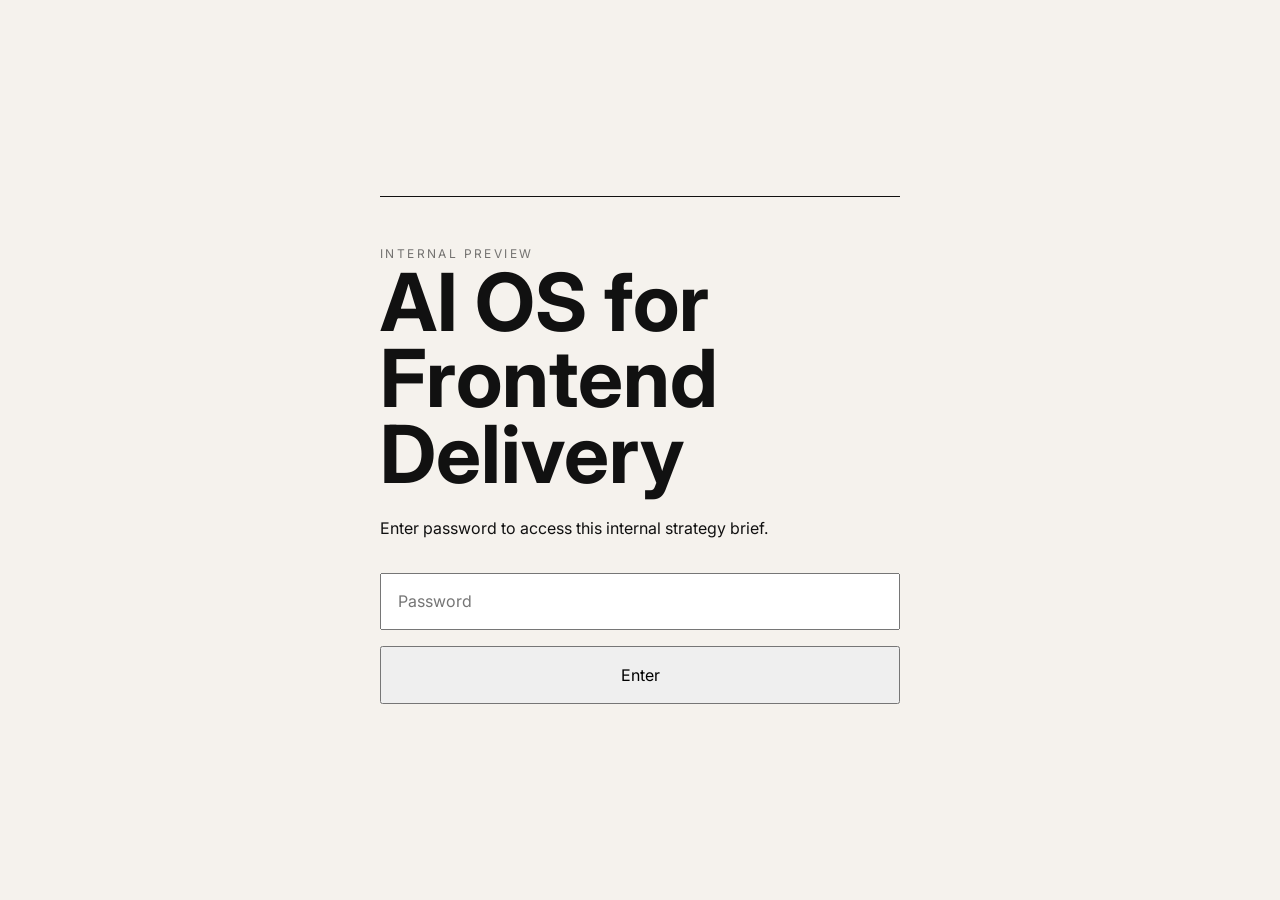
==== commit 6a974132: "Add password protection" ====
--- a/examples/ai-os-work-brief/index.html
+++ b/examples/ai-os-work-brief/index.html
@@ -20,6 +20,29 @@
   </head>
 
   <body>
+    <!-- PASSWORD GATE -->
+  <div id="gate" class="gate">
+    <div class="gate-inner">
+      <p class="section-label">INTERNAL PREVIEW</p>
+      <h1>AI OS for<br />Frontend Delivery</h1>
+      <p>Enter password to access this internal strategy brief.</p>
+
+      <input
+        type="password"
+        id="password"
+        placeholder="Password"
+        autocomplete="current-password"
+      />
+
+      <button type="button" onclick="checkPassword()">Enter</button>
+
+      <p id="gate-error" class="gate-error" hidden>
+        Incorrect password.
+      </p>
+    </div>
+  </div>
+   <!-- PAGE CONTENT -->
+  <div id="content-wrap" style="display: none;">
     <a class="skip-link" href="#content">Skip to content</a>
 
     <header class="site-header" role="banner">
@@ -75,7 +98,6 @@
                 </ul>
               </div>
             </section>
-
             <!-- SECTION 01 / EXECUTIVE SUMMARY -->
             <section class="section" id="summary" aria-labelledby="summary-title">
               <div class="section-head reveal">
--- a/examples/ai-os-work-brief/styles.css
+++ b/examples/ai-os-work-brief/styles.css
@@ -6,16 +6,13 @@
   --faint: rgba(245, 242, 237, 0.52);
   --hairline: rgba(245, 242, 237, 0.14);
   --hairline-2: rgba(245, 242, 237, 0.09);
-
   --accent: #4a0e37;
   --accent-2: rgba(74, 14, 55, 0.55);
-
   --card-bg: rgba(27, 27, 27, 0.55);
   --nav-bg: #4f0341;
   --nav-ink: #f5f2ed;
   --nav-muted: rgba(245, 242, 237, 0.78);
   --nav-hairline: rgba(245, 242, 237, 0.22);
-
   --dot-bg: rgba(245, 242, 237, 0.7);
   --dot-ring: rgba(245, 242, 237, 0.05);
 
@@ -1334,3 +1331,41 @@
     opacity: 1;
   }
 }
+
+.gate {
+    min-height: 100vh;
+    display: grid;
+    place-items: center;
+    padding: 2rem;
+    background: var(--color-bg, #f5f2ed);
+    color: var(--color-text, #111);
+  }
+  
+  .gate-inner {
+    width: min(100%, 520px);
+    border-top: 1px solid currentColor;
+    padding-top: 3rem;
+  }
+  
+  .gate-inner h1 {
+    font-size: clamp(2.5rem, 8vw, 5rem);
+    line-height: 0.95;
+    margin: 0 0 1.5rem;
+  }
+  
+  .gate-inner input,
+  .gate-inner button {
+    width: 100%;
+    margin-top: 1rem;
+    padding: 0.9rem 1rem;
+    font: inherit;
+  }
+  
+  .gate-inner button {
+    cursor: pointer;
+  }
+  
+  .gate-error {
+    margin-top: 1rem;
+    color: #7a174d;
+  }
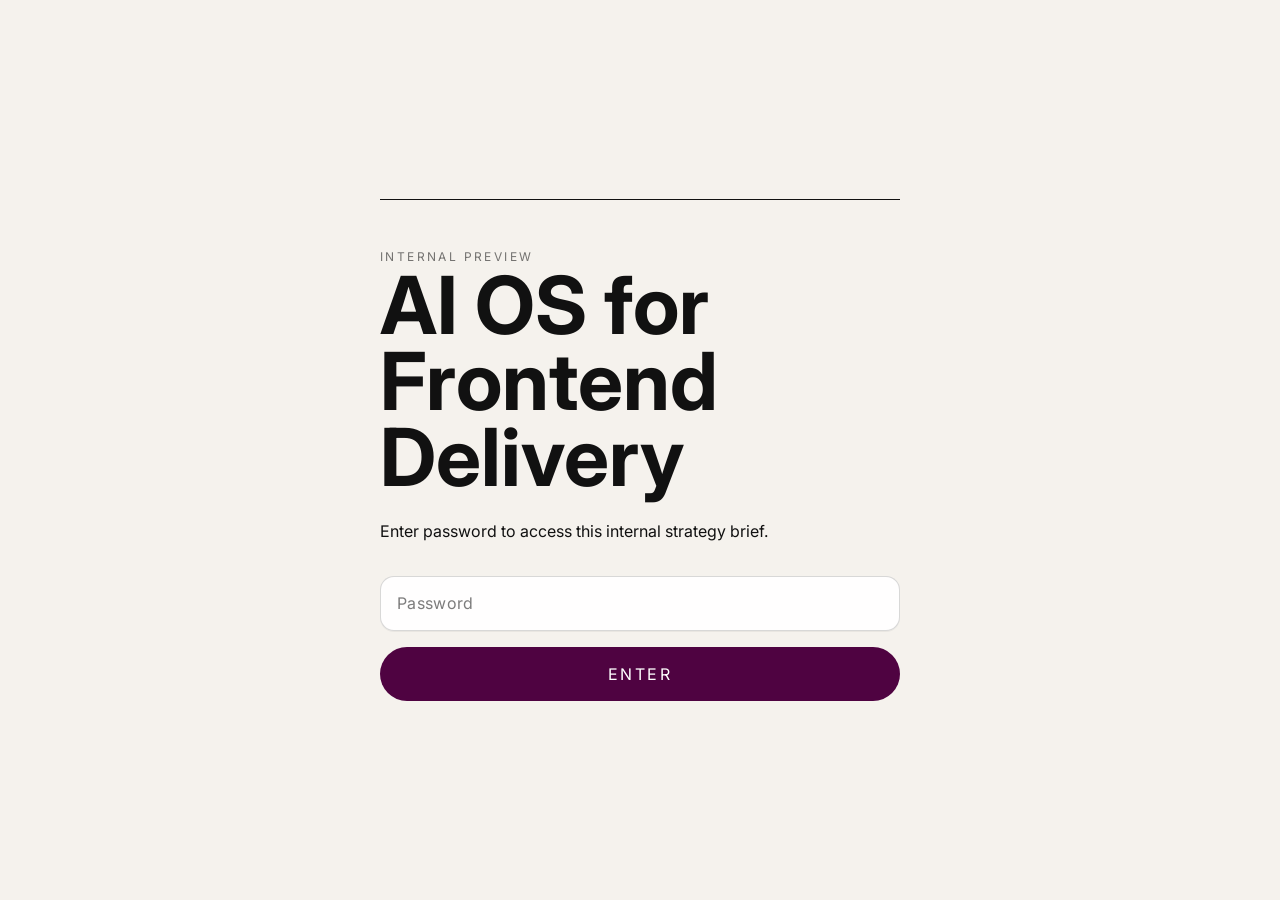
==== commit b4fb17f2: "Update style for password gate" ====
--- a/examples/ai-os-work-brief/index.html
+++ b/examples/ai-os-work-brief/index.html
@@ -34,7 +34,7 @@
         autocomplete="current-password"
       />
 
-      <button type="button" onclick="checkPassword()">Enter</button>
+      <button class="gate-button" type="button" onclick="checkPassword()">Enter</button>
 
       <p id="gate-error" class="gate-error" hidden>
         Incorrect password.
@@ -286,7 +286,7 @@
                 <h3 class="stage-title">Claude Skills + Figma</h3>
               </header>
               <p class="stage-copy">
-                Claude Skills and <span class="mono">design.md</span> replay yesterday’s standards into today’s work.
+                Claude Skills and <span class="mono">design.md</span> replay yesterday’s standards into today's work.
               </p>
               <footer class="stage-foot">LEVERAGE</footer>
             </article>
@@ -465,7 +465,7 @@
             <article class="dive reveal">
               <header class="dive-head">
                 <p class="dive-label">STAGE 04 — REUSE</p>
-                <h3 class="dive-title">Skills + Figma</h3>
+                <h3 class="dive-title">Claude Skills + Figma</h3>
               </header>
               <p class="dive-copy">
                 Yesterday’s standards replayed into today’s work. Skills enforce checks; Figma + <span class="mono">design.md</span> replay tokens into
--- a/examples/ai-os-work-brief/styles.css
+++ b/examples/ai-os-work-brief/styles.css
@@ -146,6 +146,34 @@
   left: 16px;
 }
 
+.gate-button {
+  appearance: none;
+  border: 0;
+  cursor: pointer;
+  background: var(--nav-bg);
+  color: #fff;
+  border-radius: 999px;
+  padding: 12px 16px;
+  font: 600 12px/1 var(--font);
+  letter-spacing: 0.16em;
+  text-transform: uppercase;
+  width: 100%;
+  margin-top: 14px;
+}
+
+.gate-button:hover {
+  background: color-mix(in srgb, var(--nav-bg) 85%, #000);
+}
+
+.gate-button:active {
+  transform: translateY(1px);
+}
+
+.gate-button:focus-visible {
+  outline: 2px solid color-mix(in srgb, #fff 65%, transparent);
+  outline-offset: 3px;
+}
+
 .container {
   width: 100%;
   max-width: var(--max);
@@ -1360,6 +1388,29 @@
     padding: 0.9rem 1rem;
     font: inherit;
   }
+
+  .gate-inner input[type="password"] {
+    appearance: none;
+    border: 1px solid rgba(17, 17, 17, 0.16);
+    border-radius: 14px;
+    background: rgba(255, 255, 255, 0.92);
+    color: #111;
+    letter-spacing: 0.02em;
+    box-shadow: 0 1px 0 rgba(17, 17, 17, 0.05);
+  }
+
+  .gate-inner input[type="password"]::placeholder {
+    color: rgba(17, 17, 17, 0.55);
+  }
+
+  .gate-inner input[type="password"]:focus {
+    outline: none;
+  }
+
+  .gate-inner input[type="password"]:focus-visible {
+    outline: 2px solid color-mix(in srgb, var(--nav-bg) 55%, transparent);
+    outline-offset: 3px;
+  }
   
   .gate-inner button {
     cursor: pointer;
